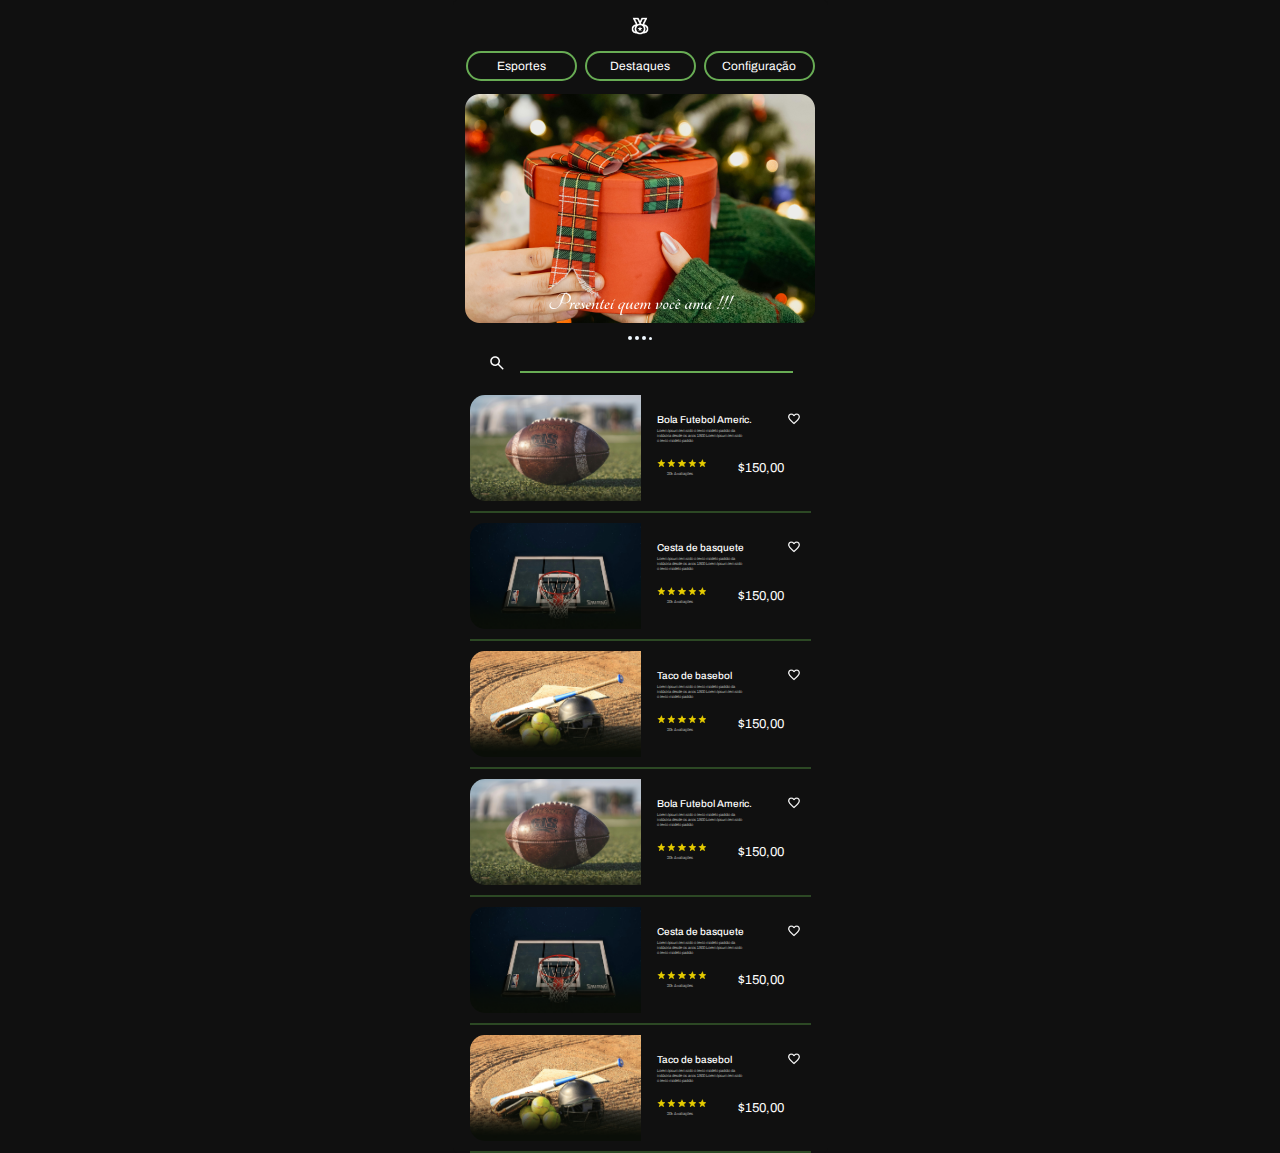
==== index.html @ 5cb6c22b "publicação" ====
<!DOCTYPE html>
<html lang="pt-br">

<head>
    <meta charset="UTF-8">
    <meta name="viewport" content="width=device-width, initial-scale=1.0">
    <link rel="shortcut icon" href="src/img/brand2x.png" type="image/x-icon">
    <link rel="stylesheet" href="src/design.css">
    <title>Catálogo | Esportivo</title>
</head>

<body>


    <main>


        <header>

            <img src="src/img/brand2x.png" alt="" class="brand">
        </header>

        <section class="one">

            <aside>
                <div class="option">
                    <p class="textOption">Esportes</p> <img src="" alt="">
                </div>
                <div class="option">
                    <p class="textOption">Destaques</p>
                </div>
                <div class="option">
                    <p class="textOption">Configuração</p>
                </div>
            </aside>

            <div class="hero"><img src="src/img/hero2x.png" alt="" class="imgHero"></div>

            <div class="bools">
                <div class="pont"></div>
                <div class="pont"></div>
                <div class="pont"></div>
                <div class="miniPont"></div>
            </div>
        </section>



        <section class="two">


            <div class="qa">
                <img src="src/img/qa.png" alt="">

                <div class="textInput">
                    <input type="text">
                    <hr class="lineqa">
                </div>

            </div>

            <section class="list">

                <a href="buybfa.html">
                    <section class="frame">
                        <div class="produto">
                            <div class="prodBox"><img src="src/img/prodBool.png" alt="" class="imgProd"></div>


                            <div class="prodInfo">

                                <div class="pri">
                                    <h2>Bola Futebol Americ.</h2> <img src="src/img/favorito.png" alt=""
                                        class="favorito"> <br>
                                </div>

                                <div class="seg">
                                    <p>Lorem Ipsum tem sido o texto modelo padrão da <br>indústria desde os anos 1500
                                        Lorem
                                        Ipsum tem sido <br> o texto modelo padrão</p>
                                </div>

                                <div class="ter">
                                    <ul>
                                        <li><img src="src/img/Star3x.png" alt="" class="imgStar"></li>
                                        <li><img src="src/img/Star3x.png" alt="" class="imgStar"></li>
                                        <li><img src="src/img/Star3x.png" alt="" class="imgStar"></li>
                                        <li><img src="src/img/Star3x.png" alt="" class="imgStar"></li>
                                        <li><img src="src/img/Star3x.png" alt="" class="imgStar"></li>
                                    </ul>
                                </div>

                                <div class="qua">
                                    <p>20k Avaliações</p>
                                    <h3 class="preço">$150,00</h3>
                                </div>

                            </div>
                        </div>
                        <hr class="hrSpace">
                    </section>
                </a>

                <a href="buycesta.html">
                    <section class="frame">
                        <div class="produto">
                            <div class="prodBox"><img src="src/img/cestaless.png" alt="" class="imgProd"></div>


                            <div class="prodInfo">

                                <div class="pri">
                                    <h2>Cesta de basquete</h2> <img src="src/img/favorito.png" alt="" class="favorito">
                                    <br>
                                </div>

                                <div class="seg">
                                    <p>Lorem Ipsum tem sido o texto modelo padrão da <br>indústria desde os anos 1500
                                        Lorem
                                        Ipsum tem sido <br> o texto modelo padrão</p>
                                </div>

                                <div class="ter">
                                    <ul>
                                        <li><img src="src/img/Star3x.png" alt="" class="imgStar"></li>
                                        <li><img src="src/img/Star3x.png" alt="" class="imgStar"></li>
                                        <li><img src="src/img/Star3x.png" alt="" class="imgStar"></li>
                                        <li><img src="src/img/Star3x.png" alt="" class="imgStar"></li>
                                        <li><img src="src/img/Star3x.png" alt="" class="imgStar"></li>
                                    </ul>
                                </div>

                                <div class="qua">
                                    <p>20k Avaliações</p>
                                    <h3 class="preço">$150,00</h3>
                                </div>

                            </div>
                        </div>
                        <hr class="hrSpace">
                    </section>
                </a>

                <a href="buybasebol.html">
                    <section class="frame">
                        <div class="produto">
                            <div class="prodBox"><img src="src/img/basebol.png" alt="" class="imgProd"></div>


                            <div class="prodInfo">

                                <div class="pri">
                                    <h2>Taco de basebol</h2> <img src="src/img/favorito.png" alt="" class="favorito">
                                    <br>
                                </div>

                                <div class="seg">
                                    <p>Lorem Ipsum tem sido o texto modelo padrão da <br>indústria desde os anos 1500
                                        Lorem
                                        Ipsum tem sido <br> o texto modelo padrão</p>
                                </div>

                                <div class="ter">
                                    <ul>
                                        <li><img src="src/img/Star3x.png" alt="" class="imgStar"></li>
                                        <li><img src="src/img/Star3x.png" alt="" class="imgStar"></li>
                                        <li><img src="src/img/Star3x.png" alt="" class="imgStar"></li>
                                        <li><img src="src/img/Star3x.png" alt="" class="imgStar"></li>
                                        <li><img src="src/img/Star3x.png" alt="" class="imgStar"></li>
                                    </ul>
                                </div>

                                <div class="qua">
                                    <p>20k Avaliações</p>
                                    <h3 class="preço">$150,00</h3>
                                </div>

                            </div>
                        </div>
                        <hr class="hrSpace">
                    </section>
                </a>

                <a href="buybfa.html">
                    <section class="frame">
                        <div class="produto">
                            <div class="prodBox"><img src="src/img/prodBool.png" alt="" class="imgProd"></div>


                            <div class="prodInfo">

                                <div class="pri">
                                    <h2>Bola Futebol Americ.</h2> <img src="src/img/favorito.png" alt=""
                                        class="favorito"> <br>
                                </div>

                                <div class="seg">
                                    <p>Lorem Ipsum tem sido o texto modelo padrão da <br>indústria desde os anos 1500
                                        Lorem
                                        Ipsum tem sido <br> o texto modelo padrão</p>
                                </div>

                                <div class="ter">
                                    <ul>
                                        <li><img src="src/img/Star3x.png" alt="" class="imgStar"></li>
                                        <li><img src="src/img/Star3x.png" alt="" class="imgStar"></li>
                                        <li><img src="src/img/Star3x.png" alt="" class="imgStar"></li>
                                        <li><img src="src/img/Star3x.png" alt="" class="imgStar"></li>
                                        <li><img src="src/img/Star3x.png" alt="" class="imgStar"></li>
                                    </ul>
                                </div>

                                <div class="qua">
                                    <p>20k Avaliações</p>
                                    <h3 class="preço">$150,00</h3>
                                </div>

                            </div>
                        </div>
                        <hr class="hrSpace">
                    </section>
                </a>

                <a href="buycesta.html">
                    <section class="frame">
                        <div class="produto">
                            <div class="prodBox"><img src="src/img/cestaless.png" alt="" class="imgProd"></div>


                            <div class="prodInfo">

                                <div class="pri">
                                    <h2>Cesta de basquete</h2> <img src="src/img/favorito.png" alt="" class="favorito">
                                    <br>
                                </div>

                                <div class="seg">
                                    <p>Lorem Ipsum tem sido o texto modelo padrão da <br>indústria desde os anos 1500
                                        Lorem
                                        Ipsum tem sido <br> o texto modelo padrão</p>
                                </div>

                                <div class="ter">
                                    <ul>
                                        <li><img src="src/img/Star3x.png" alt="" class="imgStar"></li>
                                        <li><img src="src/img/Star3x.png" alt="" class="imgStar"></li>
                                        <li><img src="src/img/Star3x.png" alt="" class="imgStar"></li>
                                        <li><img src="src/img/Star3x.png" alt="" class="imgStar"></li>
                                        <li><img src="src/img/Star3x.png" alt="" class="imgStar"></li>
                                    </ul>
                                </div>

                                <div class="qua">
                                    <p>20k Avaliações</p>
                                    <h3 class="preço">$150,00</h3>
                                </div>

                            </div>
                        </div>
                        <hr class="hrSpace">
                    </section>
                </a>

                <a href="buybasebol.html">
                    <section class="frame">
                        <div class="produto">
                            <div class="prodBox"><img src="src/img/basebol.png" alt="" class="imgProd"></div>


                            <div class="prodInfo">

                                <div class="pri">
                                    <h2>Taco de basebol</h2> <img src="src/img/favorito.png" alt="" class="favorito">
                                    <br>
                                </div>

                                <div class="seg">
                                    <p>Lorem Ipsum tem sido o texto modelo padrão da <br>indústria desde os anos 1500
                                        Lorem
                                        Ipsum tem sido <br> o texto modelo padrão</p>
                                </div>

                                <div class="ter">
                                    <ul>
                                        <li><img src="src/img/Star3x.png" alt="" class="imgStar"></li>
                                        <li><img src="src/img/Star3x.png" alt="" class="imgStar"></li>
                                        <li><img src="src/img/Star3x.png" alt="" class="imgStar"></li>
                                        <li><img src="src/img/Star3x.png" alt="" class="imgStar"></li>
                                        <li><img src="src/img/Star3x.png" alt="" class="imgStar"></li>
                                    </ul>
                                </div>

                                <div class="qua">
                                    <p>20k Avaliações</p>
                                    <h3 class="preço">$150,00</h3>
                                </div>

                            </div>
                        </div>
                        <hr class="hrSpace">
                    </section>
                </a>







            </section>



        </section>


    </main>



</body>

</html>
---- src/design.css ----
/* Josué 1.9: “Não fui eu que lhe ordenei? Seja forte e corajoso! Não te apavores nem desanimes, pois o Senhor, o Teu Deus, estará contigo por onde quer que andares.”*/

@charset "UTF-8";
@import url('https://fonts.googleapis.com/css2?family=Archivo:ital,wght@0,100..900;1,100..900&family=League+Spartan:wght@100..900&family=Libre+Baskerville:ital,wght@0,400;0,700;1,400&family=Poppins:ital,wght@0,100;0,200;0,300;0,400;0,500;0,600;0,700;0,800;0,900;1,100;1,200;1,300;1,400;1,500;1,600;1,700;1,800;1,900&family=Press+Start+2P&family=Rubik:ital,wght@0,300..900;1,300..900&family=Sulphur+Point:wght@300;400;700&family=Teachers:ital,wght@0,400..800;1,400..800&family=Zen+Dots&display=swap');



/* - - - - - - Bases - - - - - - - -*/


* {
    padding: 0px;
    margin: 0px;
    box-sizing: border-box;
}


body {
    display: flex;
    flex-direction: column;
    align-items: center;
    background-color: #101010;

}


.bodyTwo {
    display: flex;
    flex-direction: column;
    align-items: center;
    background-color: #0A0E08;

}


main {
    width: 375px;
    background-color: #101010;
    border-radius: 5px;
    overflow: hidden;
    display: flex;
    flex-direction: column;
    align-items: center;
    overflow: hidden;
}



.mainTwo {
    width: 375px;
    background-color: #0A0E08;
    border-radius: 5px;
    overflow: hidden;
    display: flex;
    flex-direction: column;
    align-items: center;
}



h2 {
    font-size: 10px;
    font-weight: 500;
    color: white;
    font-family: "Archivo", serif;
}

p {
    font-size: 0.25rem;
    color: white;
    font-family: "Archivo", serif;
    font-weight: 100;
}


ul {
    display: flex;
    flex-direction: row;
    align-items: center;
    gap: 2px;
}

li {
    list-style-type: none;
}

a {
    text-decoration: none;
}




/* - - - - - - Hearder - - - - - - - -*/

header {
    height: 51px;
    display: flex;
    flex-direction: column;
    align-items: center;
    justify-content: center;

}

.back {
    width: 25px;
    cursor: pointer;
}

.headerTwo {
    height: 51px;
    display: flex;
    flex-direction: column;
    align-items: center;
    justify-content: center;
    margin-top: 10px;

}


.avaliaçãoTwo {
    z-index: 2;

    margin-bottom: 15px;
}

.headerInfo {
    height: 51px;
    display: flex;
    flex-direction: row;
    align-items: center;
    gap: 120px;
    z-index: 2;
}

.avaliaçãoTwo {
    font-size: 6px;
    transform: translate(0px, -9px);
}

.brand {
    width: 20px;
}




/* - - - - - - section 1 - - - - - - - -*/



.one {
    display: flex;
    flex-direction: column;
    align-items: center;
}

.heroBuyImg {
    width: 375px;
    height: 320px;
    transform: translate(0px, -60px);
    z-index: 0;
}


.imgHero {
    width: 350px;
}


aside {
    display: flex;
    flex-direction: row;
    align-items: center;
    margin-bottom: 13px;
    gap: 8px;
}




.option {
    width: 111px;
    height: 30px;
    border: solid 2px #68AC54;
    border-radius: 50px;
    display: flex;
    flex-direction: row;
    align-items: center;
    justify-content: center;
}


.optionTwo {
    width: 111px;
    height: 30px;
    border: solid 2px #ffffff;
    border-radius: 50px;
    display: flex;
    flex-direction: row;
    align-items: center;
    justify-content: center;
}

.textOption {
    font-size: 12px;
    font-weight: 400;
}

.bools {
    display: flex;
    flex-direction: row;
    align-items: center;
    gap: 3px;
    margin-top: 9px;
}

.boolsTwo {
    display: flex;
    flex-direction: row;
    align-items: center;
    gap: 3px;
    margin-top: 9px;
    transform: translate(0px, -120px);
}


.pont {
    width: 4px;
    height: 4px;
    background-color: aliceblue;
    border-radius: 50px;
}


.miniPont {
    width: 2.5px;
    height: 3px;
    background-color: aliceblue;
    border-radius: 50px;
}





.infoBuy {

    display: flex;
    flex-direction: row;
    position: absolute;
    gap: 80px;
    transform: translate(-10px, 250px);

}


.name {
    color: white;
    font-size: 17px;
    font-weight: 700;
    color: white;
    font-family: "Archivo", serif;
    margin-bottom: 6px;
}

.infoName {
    color: white;
    font-size: 8px;
    font-weight: 300;
    color: white;
    font-family: "Archivo", serif;
    margin-bottom: 6px;
}

.more {
    color: white;
    font-size: 8px;
    font-weight: 600;
    color: white;
    font-family: "Archivo", serif;

}

.pay {
    color: white;
    font-size: 20px;
    font-weight: 400;
    color: white;
    font-family: "Archivo", serif;
}


.buy {
    width: 100px;
    height: 34px;
    border-radius: 8px;
    background-color: #1BCC44;
    display: flex;
    flex-direction: row;
    align-items: center;
    justify-content: center;
    transform: translate(0px, -20px);
    cursor: pointer;

}

.ButtomBuy {
    color: white;
    font-size: 15px;
    font-weight: 600;
    font-family: "Archivo", serif;
}

.off {
    position: absolute;
    width: 35px;
    height: 260px;
    border-radius: 20px;
    background-color: #1BCC44;
    display: flex;
    flex-direction: column;
    align-items: center;
    z-index: 4;

    display: none;



    transition: ease-in-out;

}



.on {

    position: absolute;

    width: 335px;
    height: 560px;
    border-radius: 20px;
    background-color: #0A0E08;
    display: flex;
    flex-direction: column;
    align-items: center;
    gap: 40px;
    z-index: 4;
    transition: ease-in-out;
    box-shadow: 0px 0px 70px 70px #9a9a9a35;

}


.headBuy {
    display: flex;
    flex-direction: row;
    font-size: 15px;
    font-weight: 600;
    font-family: "Archivo", serif;
    gap: 50px;
    padding-right: 65px;
    margin-top: 40px;
   
}

.h1Info {
    padding-top: 15px;
    color: #80D176;
}


.buyInfo {
    width: 300px;
    height: 52px;
    padding-left: 10px;
    display: flex;
    flex-direction: column;
    align-items: center;
   
    
}


.pBuy {
    font-size: 15px;
    font-weight: 200;
    font-family: "Archivo", serif;
    margin-left: 10px;
    color: #80D176;
}


.inputBuy {
    width: 275px;
    height: 28px;
    border-radius: 50px;
    border: solid 2px #80D176;
    margin-top: 2px;
    font-size: 0.8rem;
    color: white;
    font-family: "Archivo", serif;
    font-weight: 100;
    padding-left: 10px;

}


.endBuy {
    width: 275px;
    height: 65px;
    background-color: #2ECA1A;
    border: none;
    border-radius: 15px;
    position: absolute;
    transform: translate(0px, 450px);

}



.concluido {
    color: white;
    font-size: 20px;
    font-weight: 600;
    font-family: "Archivo", serif;
    cursor: pointer;
}

/* - - - - - - section 2 - - - - - - - -*/


.frame {

    cursor: pointer;
}


.two {
    display: flex;
    flex-direction: column;
    align-items: center;
}


.qa {
    height: 45px;
    display: flex;
    flex-direction: row;
    align-items: center;
    gap: 14px;

}

input {
    width: 273px;
    height: 17px;
    border-radius: 10px;
    border: none;
    background-color: transparent;
    color: white;
    font-family: "Archivo", serif;
}




.lineqa {
    width: 273px;
    border: solid 1.5px #68AC54;

}




.produto {
    border-radius: 15px;
    display: flex;
    flex-direction: row;
    align-items: center;
    overflow: hidden;
    margin: 10px 0px;
    box-sizing: border-box;
    width: 341px;

}


.prodBox {
    width: 171px;
    height: 106px;
    overflow: hidden;

}

.imgProd {
    width: 171px;
}


.prodInfo {
    width: 170px;
    height: 106px;
    background: transparent;
    padding-top: 15px;
    padding-left: 16px;

}

.hrSpace {
    border: solid 1px #2C4824;
}

.pri {
    display: flex;
    flex-direction: row;
    align-items: center;
    gap: 18px;
}

.seg {
    max-width: 106px;
}

.favorito {
    z-index: 2;
    position: absolute;
    transform: translate(130px, 0px);
}

.ter {
    margin-top: 10px;
}


.terTwo {
    display: flex;
    flex-direction: column;
    align-items: center;
    margin-bottom: 10px;
}


.imgStar {
    width: 8.4px;
}

.qua {
    transform: translate(10px, -10px);
    display: flex;
    flex-direction: row;
    align-items: center;
    gap: 45px;
}

.preço {
    font-size: 13px;
    font-weight: 400;
    color: white;
    font-family: "Archivo", serif;
    padding-bottom: 10px;
}
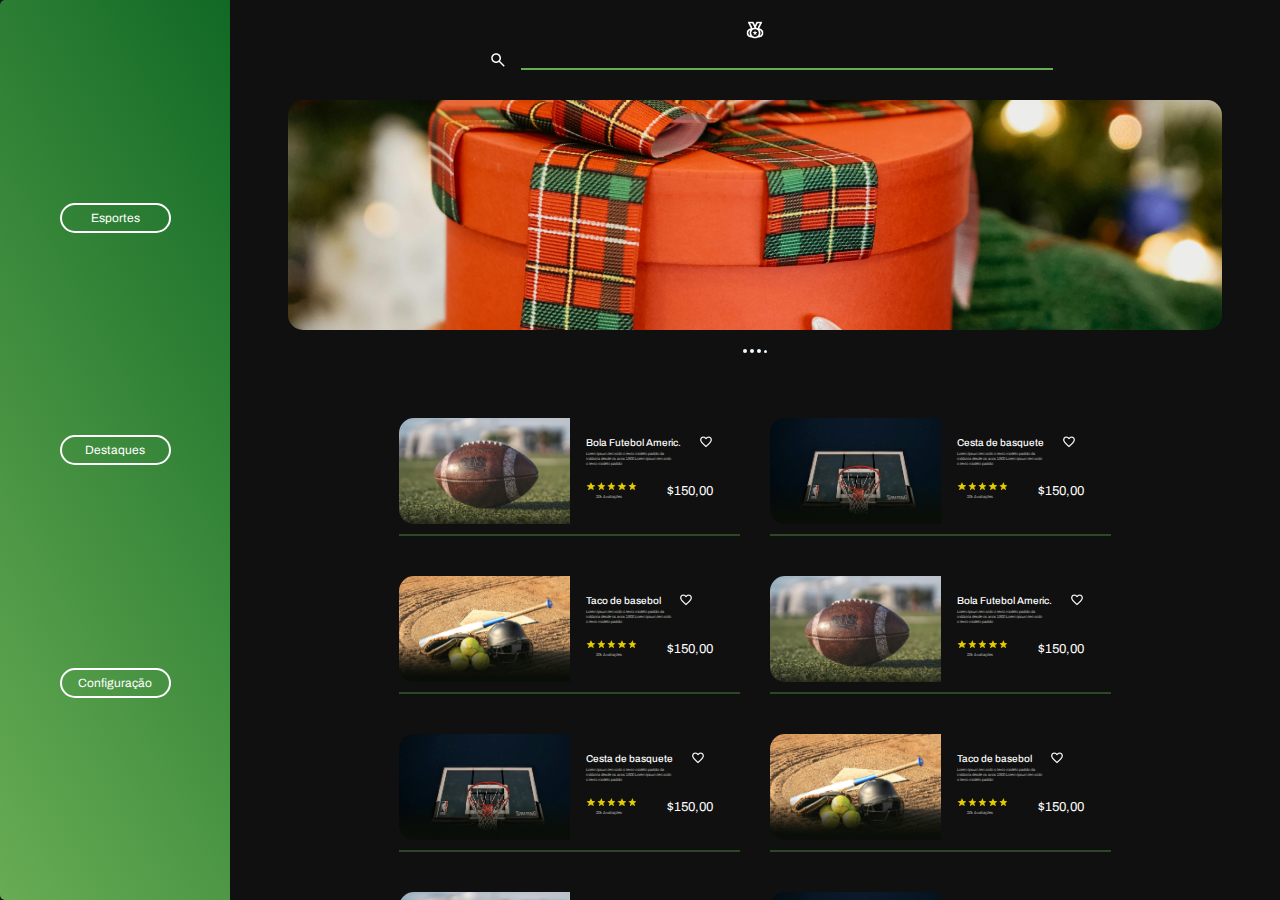
==== commit 1fb668c7: "reponsivo" ====
--- a/index.html
+++ b/index.html
@@ -15,305 +15,594 @@
     <main>
 
 
-        <header>
-
-            <img src="src/img/brand2x.png" alt="" class="brand">
-        </header>
-
-        <section class="one">
-
-            <aside>
-                <div class="option">
-                    <p class="textOption">Esportes</p> <img src="" alt="">
-                </div>
-                <div class="option">
-                    <p class="textOption">Destaques</p>
-                </div>
-                <div class="option">
-                    <p class="textOption">Configuração</p>
-                </div>
-            </aside>
-
-            <div class="hero"><img src="src/img/hero2x.png" alt="" class="imgHero"></div>
-
-            <div class="bools">
-                <div class="pont"></div>
-                <div class="pont"></div>
-                <div class="pont"></div>
-                <div class="miniPont"></div>
+        <section class="plus">
+            <div class="optionP">
+                <p class="textOptionP">Esportes</p> <img src="" alt="">
+            </div>
+            <div class="optionP">
+                <p class="textOptionP">Destaques</p>
+            </div>
+            <div class="optionP">
+                <p class="textOptionP">Configuração</p>
             </div>
         </section>
 
 
-
-        <section class="two">
-
-
-            <div class="qa">
-                <img src="src/img/qa.png" alt="">
-
-                <div class="textInput">
-                    <input type="text">
-                    <hr class="lineqa">
+        <section class="conteudo">
+
+            <header>
+                <img src="src/img/brand2x.png" alt="" class="brand">
+
+                <div class="qaTop">
+                    <img src="src/img/qa.png" alt="">
+
+                    <div class="textInput">
+                        <input type="text">
+                        <hr class="linqa">
+                    </div>
+
                 </div>
-
-            </div>
-
-            <section class="list">
-
-                <a href="buybfa.html">
-                    <section class="frame">
-                        <div class="produto">
-                            <div class="prodBox"><img src="src/img/prodBool.png" alt="" class="imgProd"></div>
-
-
-                            <div class="prodInfo">
-
-                                <div class="pri">
-                                    <h2>Bola Futebol Americ.</h2> <img src="src/img/favorito.png" alt=""
-                                        class="favorito"> <br>
-                                </div>
-
-                                <div class="seg">
-                                    <p>Lorem Ipsum tem sido o texto modelo padrão da <br>indústria desde os anos 1500
-                                        Lorem
-                                        Ipsum tem sido <br> o texto modelo padrão</p>
-                                </div>
-
-                                <div class="ter">
-                                    <ul>
-                                        <li><img src="src/img/Star3x.png" alt="" class="imgStar"></li>
-                                        <li><img src="src/img/Star3x.png" alt="" class="imgStar"></li>
-                                        <li><img src="src/img/Star3x.png" alt="" class="imgStar"></li>
-                                        <li><img src="src/img/Star3x.png" alt="" class="imgStar"></li>
-                                        <li><img src="src/img/Star3x.png" alt="" class="imgStar"></li>
-                                    </ul>
-                                </div>
-
-                                <div class="qua">
-                                    <p>20k Avaliações</p>
-                                    <h3 class="preço">$150,00</h3>
-                                </div>
-
-                            </div>
-                        </div>
-                        <hr class="hrSpace">
+            </header>
+
+
+
+            <section class="one">
+
+                <aside>
+                    <div class="option">
+                        <p class="textOption">Esportes</p> <img src="" alt="">
+                    </div>
+                    <div class="option">
+                        <p class="textOption">Destaques</p>
+                    </div>
+                    <div class="option">
+                        <p class="textOption">Configuração</p>
+                    </div>
+                </aside>
+
+                <div class="hero">
+                </div>
+
+                <div class="bools">
+                    <div class="pont"></div>
+                    <div class="pont"></div>
+                    <div class="pont"></div>
+                    <div class="miniPont"></div>
+                </div>
+            </section>
+
+            <section class="two">
+
+
+                <div class="qa">
+                    <img src="src/img/qa.png" alt="">
+
+                    <div class="textInput">
+                        <input type="text">
+                        <hr class="lineqa">
+                    </div>
+
+                </div>
+
+
+                    <section class="list">
+
+
+
+
+                        <a href="buybfa.html">
+                            <section class="frame">
+                                <div class="produto">
+                                    <div class="prodBox"><img src="src/img/prodBool.png" alt="" class="imgProd"></div>
+
+
+                                    <div class="prodInfo">
+
+                                        <div class="pri">
+                                            <h2>Bola Futebol Americ.</h2> <img src="src/img/favorito.png" alt=""
+                                                class="favorito"> <br>
+                                        </div>
+
+                                        <div class="seg">
+                                            <p>Lorem Ipsum tem sido o texto modelo padrão da <br>indústria desde os anos
+                                                1500
+                                                Lorem
+                                                Ipsum tem sido <br> o texto modelo padrão</p>
+                                        </div>
+
+                                        <div class="ter">
+                                            <ul>
+                                                <li><img src="src/img/Star3x.png" alt="" class="imgStar"></li>
+                                                <li><img src="src/img/Star3x.png" alt="" class="imgStar"></li>
+                                                <li><img src="src/img/Star3x.png" alt="" class="imgStar"></li>
+                                                <li><img src="src/img/Star3x.png" alt="" class="imgStar"></li>
+                                                <li><img src="src/img/Star3x.png" alt="" class="imgStar"></li>
+                                            </ul>
+                                        </div>
+
+                                        <div class="qua">
+                                            <p>20k Avaliações</p>
+                                            <h3 class="preço">$150,00</h3>
+                                        </div>
+
+                                    </div>
+                                </div>
+                                <hr class="hrSpace">
+                            </section>
+                        </a>
+
+                        <a href="buycesta.html">
+                            <section class="frame">
+                                <div class="produto">
+                                    <div class="prodBox"><img src="src/img/cestaless.png" alt="" class="imgProd"></div>
+
+
+                                    <div class="prodInfo">
+
+                                        <div class="pri">
+                                            <h2>Cesta de basquete</h2> <img src="src/img/favorito.png" alt=""
+                                                class="favorito">
+                                            <br>
+                                        </div>
+
+                                        <div class="seg">
+                                            <p>Lorem Ipsum tem sido o texto modelo padrão da <br>indústria desde os anos
+                                                1500
+                                                Lorem
+                                                Ipsum tem sido <br> o texto modelo padrão</p>
+                                        </div>
+
+                                        <div class="ter">
+                                            <ul>
+                                                <li><img src="src/img/Star3x.png" alt="" class="imgStar"></li>
+                                                <li><img src="src/img/Star3x.png" alt="" class="imgStar"></li>
+                                                <li><img src="src/img/Star3x.png" alt="" class="imgStar"></li>
+                                                <li><img src="src/img/Star3x.png" alt="" class="imgStar"></li>
+                                                <li><img src="src/img/Star3x.png" alt="" class="imgStar"></li>
+                                            </ul>
+                                        </div>
+
+                                        <div class="qua">
+                                            <p>20k Avaliações</p>
+                                            <h3 class="preço">$150,00</h3>
+                                        </div>
+
+                                    </div>
+                                </div>
+                                <hr class="hrSpace">
+                            </section>
+                        </a>
+
+                        <a href="buybasebol.html">
+                            <section class="frame">
+                                <div class="produto">
+                                    <div class="prodBox"><img src="src/img/basebol.png" alt="" class="imgProd"></div>
+
+
+                                    <div class="prodInfo">
+
+                                        <div class="pri">
+                                            <h2>Taco de basebol</h2> <img src="src/img/favorito.png" alt=""
+                                                class="favorito">
+                                            <br>
+                                        </div>
+
+                                        <div class="seg">
+                                            <p>Lorem Ipsum tem sido o texto modelo padrão da <br>indústria desde os anos
+                                                1500
+                                                Lorem
+                                                Ipsum tem sido <br> o texto modelo padrão</p>
+                                        </div>
+
+                                        <div class="ter">
+                                            <ul>
+                                                <li><img src="src/img/Star3x.png" alt="" class="imgStar"></li>
+                                                <li><img src="src/img/Star3x.png" alt="" class="imgStar"></li>
+                                                <li><img src="src/img/Star3x.png" alt="" class="imgStar"></li>
+                                                <li><img src="src/img/Star3x.png" alt="" class="imgStar"></li>
+                                                <li><img src="src/img/Star3x.png" alt="" class="imgStar"></li>
+                                            </ul>
+                                        </div>
+
+                                        <div class="qua">
+                                            <p>20k Avaliações</p>
+                                            <h3 class="preço">$150,00</h3>
+                                        </div>
+
+                                    </div>
+                                </div>
+                                <hr class="hrSpace">
+                            </section>
+                        </a>
+
+                        <a href="buybfa.html">
+                            <section class="frame">
+                                <div class="produto">
+                                    <div class="prodBox"><img src="src/img/prodBool.png" alt="" class="imgProd"></div>
+
+
+                                    <div class="prodInfo">
+
+                                        <div class="pri">
+                                            <h2>Bola Futebol Americ.</h2> <img src="src/img/favorito.png" alt=""
+                                                class="favorito"> <br>
+                                        </div>
+
+                                        <div class="seg">
+                                            <p>Lorem Ipsum tem sido o texto modelo padrão da <br>indústria desde os anos
+                                                1500
+                                                Lorem
+                                                Ipsum tem sido <br> o texto modelo padrão</p>
+                                        </div>
+
+                                        <div class="ter">
+                                            <ul>
+                                                <li><img src="src/img/Star3x.png" alt="" class="imgStar"></li>
+                                                <li><img src="src/img/Star3x.png" alt="" class="imgStar"></li>
+                                                <li><img src="src/img/Star3x.png" alt="" class="imgStar"></li>
+                                                <li><img src="src/img/Star3x.png" alt="" class="imgStar"></li>
+                                                <li><img src="src/img/Star3x.png" alt="" class="imgStar"></li>
+                                            </ul>
+                                        </div>
+
+                                        <div class="qua">
+                                            <p>20k Avaliações</p>
+                                            <h3 class="preço">$150,00</h3>
+                                        </div>
+
+                                    </div>
+                                </div>
+                                <hr class="hrSpace">
+                            </section>
+                        </a>
+
+                        <a href="buycesta.html">
+                            <section class="frame">
+                                <div class="produto">
+                                    <div class="prodBox"><img src="src/img/cestaless.png" alt="" class="imgProd"></div>
+
+
+                                    <div class="prodInfo">
+
+                                        <div class="pri">
+                                            <h2>Cesta de basquete</h2> <img src="src/img/favorito.png" alt=""
+                                                class="favorito">
+                                            <br>
+                                        </div>
+
+                                        <div class="seg">
+                                            <p>Lorem Ipsum tem sido o texto modelo padrão da <br>indústria desde os anos
+                                                1500
+                                                Lorem
+                                                Ipsum tem sido <br> o texto modelo padrão</p>
+                                        </div>
+
+                                        <div class="ter">
+                                            <ul>
+                                                <li><img src="src/img/Star3x.png" alt="" class="imgStar"></li>
+                                                <li><img src="src/img/Star3x.png" alt="" class="imgStar"></li>
+                                                <li><img src="src/img/Star3x.png" alt="" class="imgStar"></li>
+                                                <li><img src="src/img/Star3x.png" alt="" class="imgStar"></li>
+                                                <li><img src="src/img/Star3x.png" alt="" class="imgStar"></li>
+                                            </ul>
+                                        </div>
+
+                                        <div class="qua">
+                                            <p>20k Avaliações</p>
+                                            <h3 class="preço">$150,00</h3>
+                                        </div>
+
+                                    </div>
+                                </div>
+                                <hr class="hrSpace">
+                            </section>
+                        </a>
+
+                        <a href="buybasebol.html">
+                            <section class="frame">
+                                <div class="produto">
+                                    <div class="prodBox"><img src="src/img/basebol.png" alt="" class="imgProd"></div>
+
+
+                                    <div class="prodInfo">
+
+                                        <div class="pri">
+                                            <h2>Taco de basebol</h2> <img src="src/img/favorito.png" alt=""
+                                                class="favorito">
+                                            <br>
+                                        </div>
+
+                                        <div class="seg">
+                                            <p>Lorem Ipsum tem sido o texto modelo padrão da <br>indústria desde os anos
+                                                1500
+                                                Lorem
+                                                Ipsum tem sido <br> o texto modelo padrão</p>
+                                        </div>
+
+                                        <div class="ter">
+                                            <ul>
+                                                <li><img src="src/img/Star3x.png" alt="" class="imgStar"></li>
+                                                <li><img src="src/img/Star3x.png" alt="" class="imgStar"></li>
+                                                <li><img src="src/img/Star3x.png" alt="" class="imgStar"></li>
+                                                <li><img src="src/img/Star3x.png" alt="" class="imgStar"></li>
+                                                <li><img src="src/img/Star3x.png" alt="" class="imgStar"></li>
+                                            </ul>
+                                        </div>
+
+                                        <div class="qua">
+                                            <p>20k Avaliações</p>
+                                            <h3 class="preço">$150,00</h3>
+                                        </div>
+
+                                    </div>
+                                </div>
+                                <hr class="hrSpace">
+                            </section>
+                        </a>
+
+                        <a href="buybfa.html">
+                            <section class="frame">
+                                <div class="produto">
+                                    <div class="prodBox"><img src="src/img/prodBool.png" alt="" class="imgProd"></div>
+
+
+                                    <div class="prodInfo">
+
+                                        <div class="pri">
+                                            <h2>Bola Futebol Americ.</h2> <img src="src/img/favorito.png" alt=""
+                                                class="favorito"> <br>
+                                        </div>
+
+                                        <div class="seg">
+                                            <p>Lorem Ipsum tem sido o texto modelo padrão da <br>indústria desde os anos
+                                                1500
+                                                Lorem
+                                                Ipsum tem sido <br> o texto modelo padrão</p>
+                                        </div>
+
+                                        <div class="ter">
+                                            <ul>
+                                                <li><img src="src/img/Star3x.png" alt="" class="imgStar"></li>
+                                                <li><img src="src/img/Star3x.png" alt="" class="imgStar"></li>
+                                                <li><img src="src/img/Star3x.png" alt="" class="imgStar"></li>
+                                                <li><img src="src/img/Star3x.png" alt="" class="imgStar"></li>
+                                                <li><img src="src/img/Star3x.png" alt="" class="imgStar"></li>
+                                            </ul>
+                                        </div>
+
+                                        <div class="qua">
+                                            <p>20k Avaliações</p>
+                                            <h3 class="preço">$150,00</h3>
+                                        </div>
+
+                                    </div>
+                                </div>
+                                <hr class="hrSpace">
+                            </section>
+                        </a>
+
+                        <a href="buycesta.html">
+                            <section class="frame">
+                                <div class="produto">
+                                    <div class="prodBox"><img src="src/img/cestaless.png" alt="" class="imgProd"></div>
+
+
+                                    <div class="prodInfo">
+
+                                        <div class="pri">
+                                            <h2>Cesta de basquete</h2> <img src="src/img/favorito.png" alt=""
+                                                class="favorito">
+                                            <br>
+                                        </div>
+
+                                        <div class="seg">
+                                            <p>Lorem Ipsum tem sido o texto modelo padrão da <br>indústria desde os anos
+                                                1500
+                                                Lorem
+                                                Ipsum tem sido <br> o texto modelo padrão</p>
+                                        </div>
+
+                                        <div class="ter">
+                                            <ul>
+                                                <li><img src="src/img/Star3x.png" alt="" class="imgStar"></li>
+                                                <li><img src="src/img/Star3x.png" alt="" class="imgStar"></li>
+                                                <li><img src="src/img/Star3x.png" alt="" class="imgStar"></li>
+                                                <li><img src="src/img/Star3x.png" alt="" class="imgStar"></li>
+                                                <li><img src="src/img/Star3x.png" alt="" class="imgStar"></li>
+                                            </ul>
+                                        </div>
+
+                                        <div class="qua">
+                                            <p>20k Avaliações</p>
+                                            <h3 class="preço">$150,00</h3>
+                                        </div>
+
+                                    </div>
+                                </div>
+                                <hr class="hrSpace">
+                            </section>
+                        </a>
+
+                        <a href="buybasebol.html">
+                            <section class="frame">
+                                <div class="produto">
+                                    <div class="prodBox"><img src="src/img/basebol.png" alt="" class="imgProd"></div>
+
+
+                                    <div class="prodInfo">
+
+                                        <div class="pri">
+                                            <h2>Taco de basebol</h2> <img src="src/img/favorito.png" alt=""
+                                                class="favorito">
+                                            <br>
+                                        </div>
+
+                                        <div class="seg">
+                                            <p>Lorem Ipsum tem sido o texto modelo padrão da <br>indústria desde os anos
+                                                1500
+                                                Lorem
+                                                Ipsum tem sido <br> o texto modelo padrão</p>
+                                        </div>
+
+                                        <div class="ter">
+                                            <ul>
+                                                <li><img src="src/img/Star3x.png" alt="" class="imgStar"></li>
+                                                <li><img src="src/img/Star3x.png" alt="" class="imgStar"></li>
+                                                <li><img src="src/img/Star3x.png" alt="" class="imgStar"></li>
+                                                <li><img src="src/img/Star3x.png" alt="" class="imgStar"></li>
+                                                <li><img src="src/img/Star3x.png" alt="" class="imgStar"></li>
+                                            </ul>
+                                        </div>
+
+                                        <div class="qua">
+                                            <p>20k Avaliações</p>
+                                            <h3 class="preço">$150,00</h3>
+                                        </div>
+
+                                    </div>
+                                </div>
+                                <hr class="hrSpace">
+                            </section>
+                        </a>
+
+                        <a href="buybfa.html">
+                            <section class="frame">
+                                <div class="produto">
+                                    <div class="prodBox"><img src="src/img/prodBool.png" alt="" class="imgProd"></div>
+
+
+                                    <div class="prodInfo">
+
+                                        <div class="pri">
+                                            <h2>Bola Futebol Americ.</h2> <img src="src/img/favorito.png" alt=""
+                                                class="favorito"> <br>
+                                        </div>
+
+                                        <div class="seg">
+                                            <p>Lorem Ipsum tem sido o texto modelo padrão da <br>indústria desde os anos
+                                                1500
+                                                Lorem
+                                                Ipsum tem sido <br> o texto modelo padrão</p>
+                                        </div>
+
+                                        <div class="ter">
+                                            <ul>
+                                                <li><img src="src/img/Star3x.png" alt="" class="imgStar"></li>
+                                                <li><img src="src/img/Star3x.png" alt="" class="imgStar"></li>
+                                                <li><img src="src/img/Star3x.png" alt="" class="imgStar"></li>
+                                                <li><img src="src/img/Star3x.png" alt="" class="imgStar"></li>
+                                                <li><img src="src/img/Star3x.png" alt="" class="imgStar"></li>
+                                            </ul>
+                                        </div>
+
+                                        <div class="qua">
+                                            <p>20k Avaliações</p>
+                                            <h3 class="preço">$150,00</h3>
+                                        </div>
+
+                                    </div>
+                                </div>
+                                <hr class="hrSpace">
+                            </section>
+                        </a>
+
+                        <a href="buycesta.html">
+                            <section class="frame">
+                                <div class="produto">
+                                    <div class="prodBox"><img src="src/img/cestaless.png" alt="" class="imgProd"></div>
+
+
+                                    <div class="prodInfo">
+
+                                        <div class="pri">
+                                            <h2>Cesta de basquete</h2> <img src="src/img/favorito.png" alt=""
+                                                class="favorito">
+                                            <br>
+                                        </div>
+
+                                        <div class="seg">
+                                            <p>Lorem Ipsum tem sido o texto modelo padrão da <br>indústria desde os anos
+                                                1500
+                                                Lorem
+                                                Ipsum tem sido <br> o texto modelo padrão</p>
+                                        </div>
+
+                                        <div class="ter">
+                                            <ul>
+                                                <li><img src="src/img/Star3x.png" alt="" class="imgStar"></li>
+                                                <li><img src="src/img/Star3x.png" alt="" class="imgStar"></li>
+                                                <li><img src="src/img/Star3x.png" alt="" class="imgStar"></li>
+                                                <li><img src="src/img/Star3x.png" alt="" class="imgStar"></li>
+                                                <li><img src="src/img/Star3x.png" alt="" class="imgStar"></li>
+                                            </ul>
+                                        </div>
+
+                                        <div class="qua">
+                                            <p>20k Avaliações</p>
+                                            <h3 class="preço">$150,00</h3>
+                                        </div>
+
+                                    </div>
+                                </div>
+                                <hr class="hrSpace">
+                            </section>
+                        </a>
+
+                        <a href="buybasebol.html">
+                            <section class="frame">
+                                <div class="produto">
+                                    <div class="prodBox"><img src="src/img/basebol.png" alt="" class="imgProd"></div>
+
+
+                                    <div class="prodInfo">
+
+                                        <div class="pri">
+                                            <h2>Taco de basebol</h2> <img src="src/img/favorito.png" alt=""
+                                                class="favorito">
+                                            <br>
+                                        </div>
+
+                                        <div class="seg">
+                                            <p>Lorem Ipsum tem sido o texto modelo padrão da <br>indústria desde os anos
+                                                1500
+                                                Lorem
+                                                Ipsum tem sido <br> o texto modelo padrão</p>
+                                        </div>
+
+                                        <div class="ter">
+                                            <ul>
+                                                <li><img src="src/img/Star3x.png" alt="" class="imgStar"></li>
+                                                <li><img src="src/img/Star3x.png" alt="" class="imgStar"></li>
+                                                <li><img src="src/img/Star3x.png" alt="" class="imgStar"></li>
+                                                <li><img src="src/img/Star3x.png" alt="" class="imgStar"></li>
+                                                <li><img src="src/img/Star3x.png" alt="" class="imgStar"></li>
+                                            </ul>
+                                        </div>
+
+                                        <div class="qua">
+                                            <p>20k Avaliações</p>
+                                            <h3 class="preço">$150,00</h3>
+                                        </div>
+
+                                    </div>
+                                </div>
+                                <hr class="hrSpace">
+                            </section>
+                        </a>
+
+
+
+
+
+
                     </section>
-                </a>
-
-                <a href="buycesta.html">
-                    <section class="frame">
-                        <div class="produto">
-                            <div class="prodBox"><img src="src/img/cestaless.png" alt="" class="imgProd"></div>
-
-
-                            <div class="prodInfo">
-
-                                <div class="pri">
-                                    <h2>Cesta de basquete</h2> <img src="src/img/favorito.png" alt="" class="favorito">
-                                    <br>
-                                </div>
-
-                                <div class="seg">
-                                    <p>Lorem Ipsum tem sido o texto modelo padrão da <br>indústria desde os anos 1500
-                                        Lorem
-                                        Ipsum tem sido <br> o texto modelo padrão</p>
-                                </div>
-
-                                <div class="ter">
-                                    <ul>
-                                        <li><img src="src/img/Star3x.png" alt="" class="imgStar"></li>
-                                        <li><img src="src/img/Star3x.png" alt="" class="imgStar"></li>
-                                        <li><img src="src/img/Star3x.png" alt="" class="imgStar"></li>
-                                        <li><img src="src/img/Star3x.png" alt="" class="imgStar"></li>
-                                        <li><img src="src/img/Star3x.png" alt="" class="imgStar"></li>
-                                    </ul>
-                                </div>
-
-                                <div class="qua">
-                                    <p>20k Avaliações</p>
-                                    <h3 class="preço">$150,00</h3>
-                                </div>
-
-                            </div>
-                        </div>
-                        <hr class="hrSpace">
-                    </section>
-                </a>
-
-                <a href="buybasebol.html">
-                    <section class="frame">
-                        <div class="produto">
-                            <div class="prodBox"><img src="src/img/basebol.png" alt="" class="imgProd"></div>
-
-
-                            <div class="prodInfo">
-
-                                <div class="pri">
-                                    <h2>Taco de basebol</h2> <img src="src/img/favorito.png" alt="" class="favorito">
-                                    <br>
-                                </div>
-
-                                <div class="seg">
-                                    <p>Lorem Ipsum tem sido o texto modelo padrão da <br>indústria desde os anos 1500
-                                        Lorem
-                                        Ipsum tem sido <br> o texto modelo padrão</p>
-                                </div>
-
-                                <div class="ter">
-                                    <ul>
-                                        <li><img src="src/img/Star3x.png" alt="" class="imgStar"></li>
-                                        <li><img src="src/img/Star3x.png" alt="" class="imgStar"></li>
-                                        <li><img src="src/img/Star3x.png" alt="" class="imgStar"></li>
-                                        <li><img src="src/img/Star3x.png" alt="" class="imgStar"></li>
-                                        <li><img src="src/img/Star3x.png" alt="" class="imgStar"></li>
-                                    </ul>
-                                </div>
-
-                                <div class="qua">
-                                    <p>20k Avaliações</p>
-                                    <h3 class="preço">$150,00</h3>
-                                </div>
-
-                            </div>
-                        </div>
-                        <hr class="hrSpace">
-                    </section>
-                </a>
-
-                <a href="buybfa.html">
-                    <section class="frame">
-                        <div class="produto">
-                            <div class="prodBox"><img src="src/img/prodBool.png" alt="" class="imgProd"></div>
-
-
-                            <div class="prodInfo">
-
-                                <div class="pri">
-                                    <h2>Bola Futebol Americ.</h2> <img src="src/img/favorito.png" alt=""
-                                        class="favorito"> <br>
-                                </div>
-
-                                <div class="seg">
-                                    <p>Lorem Ipsum tem sido o texto modelo padrão da <br>indústria desde os anos 1500
-                                        Lorem
-                                        Ipsum tem sido <br> o texto modelo padrão</p>
-                                </div>
-
-                                <div class="ter">
-                                    <ul>
-                                        <li><img src="src/img/Star3x.png" alt="" class="imgStar"></li>
-                                        <li><img src="src/img/Star3x.png" alt="" class="imgStar"></li>
-                                        <li><img src="src/img/Star3x.png" alt="" class="imgStar"></li>
-                                        <li><img src="src/img/Star3x.png" alt="" class="imgStar"></li>
-                                        <li><img src="src/img/Star3x.png" alt="" class="imgStar"></li>
-                                    </ul>
-                                </div>
-
-                                <div class="qua">
-                                    <p>20k Avaliações</p>
-                                    <h3 class="preço">$150,00</h3>
-                                </div>
-
-                            </div>
-                        </div>
-                        <hr class="hrSpace">
-                    </section>
-                </a>
-
-                <a href="buycesta.html">
-                    <section class="frame">
-                        <div class="produto">
-                            <div class="prodBox"><img src="src/img/cestaless.png" alt="" class="imgProd"></div>
-
-
-                            <div class="prodInfo">
-
-                                <div class="pri">
-                                    <h2>Cesta de basquete</h2> <img src="src/img/favorito.png" alt="" class="favorito">
-                                    <br>
-                                </div>
-
-                                <div class="seg">
-                                    <p>Lorem Ipsum tem sido o texto modelo padrão da <br>indústria desde os anos 1500
-                                        Lorem
-                                        Ipsum tem sido <br> o texto modelo padrão</p>
-                                </div>
-
-                                <div class="ter">
-                                    <ul>
-                                        <li><img src="src/img/Star3x.png" alt="" class="imgStar"></li>
-                                        <li><img src="src/img/Star3x.png" alt="" class="imgStar"></li>
-                                        <li><img src="src/img/Star3x.png" alt="" class="imgStar"></li>
-                                        <li><img src="src/img/Star3x.png" alt="" class="imgStar"></li>
-                                        <li><img src="src/img/Star3x.png" alt="" class="imgStar"></li>
-                                    </ul>
-                                </div>
-
-                                <div class="qua">
-                                    <p>20k Avaliações</p>
-                                    <h3 class="preço">$150,00</h3>
-                                </div>
-
-                            </div>
-                        </div>
-                        <hr class="hrSpace">
-                    </section>
-                </a>
-
-                <a href="buybasebol.html">
-                    <section class="frame">
-                        <div class="produto">
-                            <div class="prodBox"><img src="src/img/basebol.png" alt="" class="imgProd"></div>
-
-
-                            <div class="prodInfo">
-
-                                <div class="pri">
-                                    <h2>Taco de basebol</h2> <img src="src/img/favorito.png" alt="" class="favorito">
-                                    <br>
-                                </div>
-
-                                <div class="seg">
-                                    <p>Lorem Ipsum tem sido o texto modelo padrão da <br>indústria desde os anos 1500
-                                        Lorem
-                                        Ipsum tem sido <br> o texto modelo padrão</p>
-                                </div>
-
-                                <div class="ter">
-                                    <ul>
-                                        <li><img src="src/img/Star3x.png" alt="" class="imgStar"></li>
-                                        <li><img src="src/img/Star3x.png" alt="" class="imgStar"></li>
-                                        <li><img src="src/img/Star3x.png" alt="" class="imgStar"></li>
-                                        <li><img src="src/img/Star3x.png" alt="" class="imgStar"></li>
-                                        <li><img src="src/img/Star3x.png" alt="" class="imgStar"></li>
-                                    </ul>
-                                </div>
-
-                                <div class="qua">
-                                    <p>20k Avaliações</p>
-                                    <h3 class="preço">$150,00</h3>
-                                </div>
-
-                            </div>
-                        </div>
-                        <hr class="hrSpace">
-                    </section>
-                </a>
-
-
-
-
-
 
 
             </section>
 
 
-
         </section>
 
-
     </main>
 
 
--- a/src/design.css
+++ b/src/design.css
@@ -37,11 +37,11 @@
     width: 375px;
     background-color: #101010;
     border-radius: 5px;
-    overflow: hidden;
-    display: flex;
-    flex-direction: column;
-    align-items: center;
-    overflow: hidden;
+
+    display: flex;
+    flex-direction: column;
+    align-items: center;
+
 }
 
 
@@ -50,7 +50,7 @@
     width: 375px;
     background-color: #0A0E08;
     border-radius: 5px;
-    overflow: hidden;
+    
     display: flex;
     flex-direction: column;
     align-items: center;
@@ -94,11 +94,12 @@
 /* - - - - - - Hearder - - - - - - - -*/
 
 header {
+
     height: 51px;
     display: flex;
-    flex-direction: column;
-    align-items: center;
+    flex-flow: column nowrap;
     justify-content: center;
+    align-items: center;
 
 }
 
@@ -113,7 +114,7 @@
     flex-direction: column;
     align-items: center;
     justify-content: center;
-    margin-top: 10px;
+    margin-top: 20px;
 
 }
 
@@ -131,6 +132,7 @@
     align-items: center;
     gap: 120px;
     z-index: 2;
+   
 }
 
 .avaliaçãoTwo {
@@ -145,6 +147,14 @@
 
 
 
+.qaTop {
+    display: none;
+
+}
+
+
+
+
 /* - - - - - - section 1 - - - - - - - -*/
 
 
@@ -153,14 +163,69 @@
     display: flex;
     flex-direction: column;
     align-items: center;
-}
-
-.heroBuyImg {
-    width: 375px;
+    height: 290px;
+}
+
+
+.hero {
+    width: 88vw;
+    height: 230px;
+    background-image: url(img/hero2x.png);
+    background-position: center center;
+    background-size: cover;
+    border-radius: 15px;
+}
+
+
+
+.heroBuyImgBFA {
+    width: 100vw;
     height: 320px;
-    transform: translate(0px, -60px);
     z-index: 0;
-}
+    background-image: url(img/prodBool.png);
+    background-size: cover;
+    display: flex;
+    flex-flow: column nowrap;
+    align-items: center;
+    gap: 330px;
+    transform: translate(0px, -20px);
+    
+}
+
+
+.heroBuyImgCesta {
+    width: 100vw;
+    height: 320px;
+    z-index: 0;
+    background-image: url(img/cesta.png);
+    background-size: cover;
+    display: flex;
+    flex-flow: column nowrap;
+    align-items: center;
+    gap: 330px;
+    transform: translate(0px, -20px);
+    
+}
+
+
+
+
+.heroBuyImgBasebool {
+    width: 100vw;
+    height: 320px;
+    z-index: 0;
+    background-image: url(img/basebol.png);
+    background-size: cover;
+    display: flex;
+    flex-flow: column nowrap;
+    align-items: center;
+    gap: 330px;
+    transform: translate(0px, -20px);
+    
+}
+
+
+
 
 
 .imgHero {
@@ -174,9 +239,8 @@
     align-items: center;
     margin-bottom: 13px;
     gap: 8px;
-}
-
-
+
+}
 
 
 .option {
@@ -188,6 +252,7 @@
     flex-direction: row;
     align-items: center;
     justify-content: center;
+    
 }
 
 
@@ -200,12 +265,22 @@
     flex-direction: row;
     align-items: center;
     justify-content: center;
+   
+
 }
 
 .textOption {
     font-size: 12px;
     font-weight: 400;
 }
+
+
+.textOptionP {
+    display: none;
+}
+
+
+
 
 .bools {
     display: flex;
@@ -241,7 +316,12 @@
 }
 
 
-
+.heroInfoProd{
+   
+    width: 400px;
+    height: 150px;
+    transform: translate(  0px, 60px);
+}
 
 
 .infoBuy {
@@ -250,7 +330,7 @@
     flex-direction: row;
     position: absolute;
     gap: 80px;
-    transform: translate(-10px, 250px);
+    transform: translate(30px, -80px);
 
 }
 
@@ -300,7 +380,7 @@
     flex-direction: row;
     align-items: center;
     justify-content: center;
-    transform: translate(0px, -20px);
+    transform: translate(150px, -20px);
     cursor: pointer;
 
 }
@@ -313,30 +393,14 @@
 }
 
 .off {
+    display: none;
+}
+
+
+
+.on {
+
     position: absolute;
-    width: 35px;
-    height: 260px;
-    border-radius: 20px;
-    background-color: #1BCC44;
-    display: flex;
-    flex-direction: column;
-    align-items: center;
-    z-index: 4;
-
-    display: none;
-
-
-
-    transition: ease-in-out;
-
-}
-
-
-
-.on {
-
-    position: absolute;
-
     width: 335px;
     height: 560px;
     border-radius: 20px;
@@ -346,9 +410,8 @@
     align-items: center;
     gap: 40px;
     z-index: 4;
-    transition: ease-in-out;
     box-shadow: 0px 0px 70px 70px #9a9a9a35;
-
+    transform: translate(30px, -360px);
 }
 
 
@@ -361,7 +424,7 @@
     gap: 50px;
     padding-right: 65px;
     margin-top: 40px;
-   
+
 }
 
 .h1Info {
@@ -377,8 +440,8 @@
     display: flex;
     flex-direction: column;
     align-items: center;
-   
-    
+
+
 }
 
 
@@ -427,12 +490,13 @@
     cursor: pointer;
 }
 
-/* - - - - - - section 2 - - - - - - - -*/
+/* - - - - - - - - - - - section 2 - - - - - - - - - - - -*/
 
 
 .frame {
 
     cursor: pointer;
+
 }
 
 
@@ -455,7 +519,8 @@
 input {
     width: 273px;
     height: 17px;
-    border-radius: 10px;
+    border-radius: 6px;
+    padding-left: 10px;
     border: none;
     background-color: transparent;
     color: white;
@@ -524,9 +589,8 @@
 }
 
 .favorito {
-    z-index: 2;
-    position: absolute;
-    transform: translate(130px, 0px);
+    z-index: 1;
+
 }
 
 .ter {
@@ -552,6 +616,7 @@
     flex-direction: row;
     align-items: center;
     gap: 45px;
+    
 }
 
 .preço {
@@ -560,4 +625,373 @@
     color: white;
     font-family: "Archivo", serif;
     padding-bottom: 10px;
+}
+
+
+.list {
+
+    display: flex;
+    flex-flow: column wrap;
+    justify-content: center;
+    align-items: center;
+    gap: 5px;
+
+
+}
+
+
+
+
+
+
+
+
+
+
+
+
+
+
+
+
+
+
+
+
+
+
+
+
+
+
+
+
+
+
+
+
+
+
+
+
+
+
+
+
+
+
+
+/* = = = = = = = = = = = = = = = = = = = = = = = = = = = = = = = = */
+
+
+
+
+
+
+
+
+
+
+
+
+
+
+
+
+
+
+
+
+
+
+
+
+
+
+
+
+
+
+
+
+
+
+/* - - - - - - - - - - - @media screen - - - - - - - - - - - - */
+
+@media screen and (min-width:1200px) {
+
+
+    /* - - - - - - - - - - - Tela 1 - - - - - - - - - - - - */
+
+    .plus {
+        width: 18vw;
+        height: 100vh;
+        background-image: linear-gradient(60deg, #68AC54, #116925);
+        display: flex;
+        flex-flow: column nowrap;
+        justify-content: space-evenly;
+        align-items: center;
+    }
+
+
+
+    .optionP {
+
+        width: 111px;
+        height: 30px;
+        border: solid 2px #ffffff;
+        border-radius: 50px;
+        display: flex;
+        flex-direction: row;
+        align-items: center;
+        justify-content: center;
+    }
+
+
+
+    .textOptionP {
+        display: block;
+        font-size: 12px;
+        font-weight: 400;
+    }
+
+
+
+    main {
+        width: 100vw;
+        background-color: #101010;
+        display: flex;
+        flex-flow: row nowrap;
+        align-items: self-start;
+        overflow: hidden;
+    }
+
+
+
+    header {
+
+        height: 100px;
+        padding: 20px 0px 0px 0px;
+        display: flex;
+        flex-flow: column nowrap;
+        justify-content: center;
+        align-items: center;
+
+    }
+
+    
+
+
+
+    .one {
+        display: flex;
+        flex-flow: column nowrap;
+        justify-content: center;
+        gap: 10px;
+        height: 820px;
+    }
+    
+
+    .qa {
+        display: none;
+    }
+
+
+
+
+    .qaTop {
+
+        width: 532px;
+        height: 45px;
+        display: flex;
+        flex-direction: row;
+        align-items: center;
+        gap: 14px;
+        margin: 0px 0px 20px 0px;
+    }
+
+    input {
+        width: 532px;
+    }
+
+    .linqa {
+        width: 532px;
+        border: solid 1.5px #68AC54;
+
+    }
+
+
+
+    .conteudo {
+
+        width: 82vw;
+        height: 100vh;
+        padding: 0px 55px;
+        display: flex;
+        flex-flow: column;
+        align-items: center;
+        overflow-x: hidden;
+
+
+
+
+    }
+
+
+    aside {
+        display: none;
+    }
+
+
+
+
+    .hero {
+
+
+        width: 73vw;
+        background-image: url(img/heroPlus.png);
+        background-position: center bottom;
+        background-size: cover;
+        border-radius: 15px;
+
+    }
+
+
+
+
+    .bools {
+        margin-bottom: 55px;
+    }
+
+
+    .list {
+
+        flex-flow: row wrap;
+        gap: 30px;
+
+    }
+
+
+
+
+    /* - - - - - - - - - - - Telas Produtos - - - - - - - - - - - - */
+
+
+
+
+
+
+
+.mainTwo {
+        width: 100vw;
+        background-color: #101010;
+        display: flex;
+        flex-flow: row nowrap;
+        align-items: self-start;
+        overflow: hidden;
+    }
+
+
+
+    
+.oneProd {
+ 
+   
+    width: 70vw;
+    display: flex;
+    flex-flow: row nowrap;
+    justify-content: flex-start;
+    gap: 3vw;
+    height: 320px;
+    margin: 10px 0px 100px 0px;
+  
+}
+
+.headerInfo {
+    gap: 140px;
+   
+    transform: translate( -10px, -10px);
+   
+}
+
+
+.heroBuyImgBase {
+    width: 35vw;
+    height: 46vh;
+    border-radius: 20px;
+}
+
+
+
+.heroProd{
+    margin: 40px 0px 85px 0px;
+}
+
+
+
+.asideCompra {
+    display: block;
+    display: flex;
+    flex-flow: row;
+    gap: 10px;
+    margin-top: 40px;
+}
+
+
+
+
+.back {
+    width: 35px;
+    cursor: pointer;
+    position: relative;
+    transform: translate( -6.5vw, 0px);
+    
+}
+
+
+
+.heroInfoProd{
+
+   transform: translate( 20px, 150px);
+}
+
+
+
+
+.buy {    
+    transform: translate(150px, 5px);
+
+}
+
+
+
+.divi{
+    width: 65vw;
+    border: solid 1px #116925;
+    transform: translate( -10px, -20px);
+}
+
+
+
+
+.on {
+
+    position: absolute;
+    width: 840px;
+    height: 640px;
+    border-radius: 20px;
+    background-color: #0A0E08;
+    display: flex;
+    flex-direction: column;
+    align-items: center;
+    gap: 40px; 
+    transition: ease-in-out;
+    box-shadow: 0px 0px 770px 770px #ffffff43;
+    transform: translate(-580px, -150px);
+    z-index: 2;
+
+}
+
+
+
 }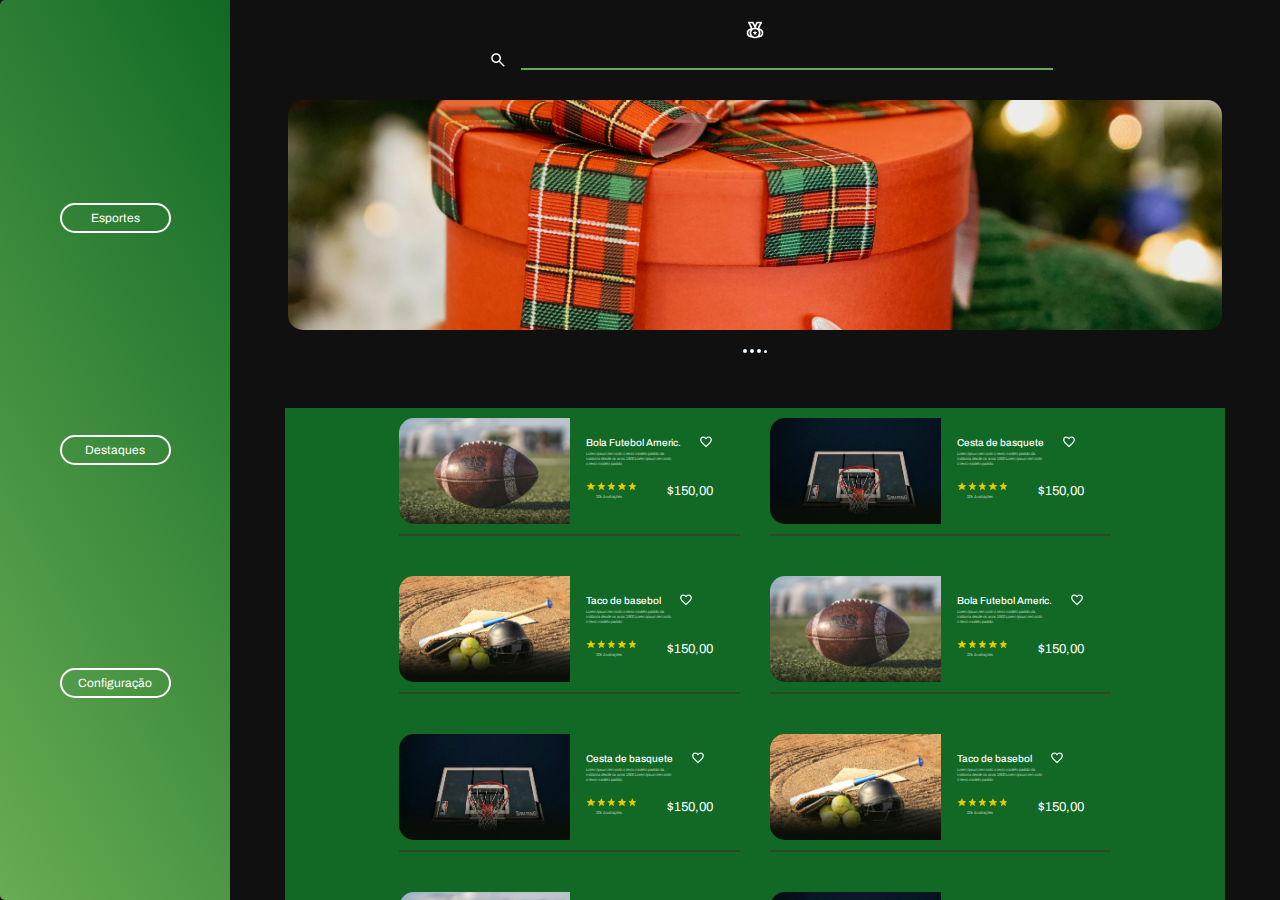
==== commit 8764255d: "Correções 08" ====
--- a/index.html
+++ b/index.html
@@ -85,522 +85,518 @@
                 </div>
 
 
-                    <section class="list">
-
-
-
-
-                        <a href="buybfa.html">
-                            <section class="frame">
-                                <div class="produto">
-                                    <div class="prodBox"><img src="src/img/prodBool.png" alt="" class="imgProd"></div>
-
-
-                                    <div class="prodInfo">
-
-                                        <div class="pri">
-                                            <h2>Bola Futebol Americ.</h2> <img src="src/img/favorito.png" alt=""
-                                                class="favorito"> <br>
-                                        </div>
-
-                                        <div class="seg">
-                                            <p>Lorem Ipsum tem sido o texto modelo padrão da <br>indústria desde os anos
-                                                1500
-                                                Lorem
-                                                Ipsum tem sido <br> o texto modelo padrão</p>
-                                        </div>
-
-                                        <div class="ter">
-                                            <ul>
-                                                <li><img src="src/img/Star3x.png" alt="" class="imgStar"></li>
-                                                <li><img src="src/img/Star3x.png" alt="" class="imgStar"></li>
-                                                <li><img src="src/img/Star3x.png" alt="" class="imgStar"></li>
-                                                <li><img src="src/img/Star3x.png" alt="" class="imgStar"></li>
-                                                <li><img src="src/img/Star3x.png" alt="" class="imgStar"></li>
-                                            </ul>
-                                        </div>
-
-                                        <div class="qua">
-                                            <p>20k Avaliações</p>
-                                            <h3 class="preço">$150,00</h3>
-                                        </div>
-
-                                    </div>
-                                </div>
-                                <hr class="hrSpace">
-                            </section>
-                        </a>
-
-                        <a href="buycesta.html">
-                            <section class="frame">
-                                <div class="produto">
-                                    <div class="prodBox"><img src="src/img/cestaless.png" alt="" class="imgProd"></div>
-
-
-                                    <div class="prodInfo">
-
-                                        <div class="pri">
-                                            <h2>Cesta de basquete</h2> <img src="src/img/favorito.png" alt=""
-                                                class="favorito">
-                                            <br>
-                                        </div>
-
-                                        <div class="seg">
-                                            <p>Lorem Ipsum tem sido o texto modelo padrão da <br>indústria desde os anos
-                                                1500
-                                                Lorem
-                                                Ipsum tem sido <br> o texto modelo padrão</p>
-                                        </div>
-
-                                        <div class="ter">
-                                            <ul>
-                                                <li><img src="src/img/Star3x.png" alt="" class="imgStar"></li>
-                                                <li><img src="src/img/Star3x.png" alt="" class="imgStar"></li>
-                                                <li><img src="src/img/Star3x.png" alt="" class="imgStar"></li>
-                                                <li><img src="src/img/Star3x.png" alt="" class="imgStar"></li>
-                                                <li><img src="src/img/Star3x.png" alt="" class="imgStar"></li>
-                                            </ul>
-                                        </div>
-
-                                        <div class="qua">
-                                            <p>20k Avaliações</p>
-                                            <h3 class="preço">$150,00</h3>
-                                        </div>
-
-                                    </div>
-                                </div>
-                                <hr class="hrSpace">
-                            </section>
-                        </a>
-
-                        <a href="buybasebol.html">
-                            <section class="frame">
-                                <div class="produto">
-                                    <div class="prodBox"><img src="src/img/basebol.png" alt="" class="imgProd"></div>
-
-
-                                    <div class="prodInfo">
-
-                                        <div class="pri">
-                                            <h2>Taco de basebol</h2> <img src="src/img/favorito.png" alt=""
-                                                class="favorito">
-                                            <br>
-                                        </div>
-
-                                        <div class="seg">
-                                            <p>Lorem Ipsum tem sido o texto modelo padrão da <br>indústria desde os anos
-                                                1500
-                                                Lorem
-                                                Ipsum tem sido <br> o texto modelo padrão</p>
-                                        </div>
-
-                                        <div class="ter">
-                                            <ul>
-                                                <li><img src="src/img/Star3x.png" alt="" class="imgStar"></li>
-                                                <li><img src="src/img/Star3x.png" alt="" class="imgStar"></li>
-                                                <li><img src="src/img/Star3x.png" alt="" class="imgStar"></li>
-                                                <li><img src="src/img/Star3x.png" alt="" class="imgStar"></li>
-                                                <li><img src="src/img/Star3x.png" alt="" class="imgStar"></li>
-                                            </ul>
-                                        </div>
-
-                                        <div class="qua">
-                                            <p>20k Avaliações</p>
-                                            <h3 class="preço">$150,00</h3>
-                                        </div>
-
-                                    </div>
-                                </div>
-                                <hr class="hrSpace">
-                            </section>
-                        </a>
-
-                        <a href="buybfa.html">
-                            <section class="frame">
-                                <div class="produto">
-                                    <div class="prodBox"><img src="src/img/prodBool.png" alt="" class="imgProd"></div>
-
-
-                                    <div class="prodInfo">
-
-                                        <div class="pri">
-                                            <h2>Bola Futebol Americ.</h2> <img src="src/img/favorito.png" alt=""
-                                                class="favorito"> <br>
-                                        </div>
-
-                                        <div class="seg">
-                                            <p>Lorem Ipsum tem sido o texto modelo padrão da <br>indústria desde os anos
-                                                1500
-                                                Lorem
-                                                Ipsum tem sido <br> o texto modelo padrão</p>
-                                        </div>
-
-                                        <div class="ter">
-                                            <ul>
-                                                <li><img src="src/img/Star3x.png" alt="" class="imgStar"></li>
-                                                <li><img src="src/img/Star3x.png" alt="" class="imgStar"></li>
-                                                <li><img src="src/img/Star3x.png" alt="" class="imgStar"></li>
-                                                <li><img src="src/img/Star3x.png" alt="" class="imgStar"></li>
-                                                <li><img src="src/img/Star3x.png" alt="" class="imgStar"></li>
-                                            </ul>
-                                        </div>
-
-                                        <div class="qua">
-                                            <p>20k Avaliações</p>
-                                            <h3 class="preço">$150,00</h3>
-                                        </div>
-
-                                    </div>
-                                </div>
-                                <hr class="hrSpace">
-                            </section>
-                        </a>
-
-                        <a href="buycesta.html">
-                            <section class="frame">
-                                <div class="produto">
-                                    <div class="prodBox"><img src="src/img/cestaless.png" alt="" class="imgProd"></div>
-
-
-                                    <div class="prodInfo">
-
-                                        <div class="pri">
-                                            <h2>Cesta de basquete</h2> <img src="src/img/favorito.png" alt=""
-                                                class="favorito">
-                                            <br>
-                                        </div>
-
-                                        <div class="seg">
-                                            <p>Lorem Ipsum tem sido o texto modelo padrão da <br>indústria desde os anos
-                                                1500
-                                                Lorem
-                                                Ipsum tem sido <br> o texto modelo padrão</p>
-                                        </div>
-
-                                        <div class="ter">
-                                            <ul>
-                                                <li><img src="src/img/Star3x.png" alt="" class="imgStar"></li>
-                                                <li><img src="src/img/Star3x.png" alt="" class="imgStar"></li>
-                                                <li><img src="src/img/Star3x.png" alt="" class="imgStar"></li>
-                                                <li><img src="src/img/Star3x.png" alt="" class="imgStar"></li>
-                                                <li><img src="src/img/Star3x.png" alt="" class="imgStar"></li>
-                                            </ul>
-                                        </div>
-
-                                        <div class="qua">
-                                            <p>20k Avaliações</p>
-                                            <h3 class="preço">$150,00</h3>
-                                        </div>
-
-                                    </div>
-                                </div>
-                                <hr class="hrSpace">
-                            </section>
-                        </a>
-
-                        <a href="buybasebol.html">
-                            <section class="frame">
-                                <div class="produto">
-                                    <div class="prodBox"><img src="src/img/basebol.png" alt="" class="imgProd"></div>
-
-
-                                    <div class="prodInfo">
-
-                                        <div class="pri">
-                                            <h2>Taco de basebol</h2> <img src="src/img/favorito.png" alt=""
-                                                class="favorito">
-                                            <br>
-                                        </div>
-
-                                        <div class="seg">
-                                            <p>Lorem Ipsum tem sido o texto modelo padrão da <br>indústria desde os anos
-                                                1500
-                                                Lorem
-                                                Ipsum tem sido <br> o texto modelo padrão</p>
-                                        </div>
-
-                                        <div class="ter">
-                                            <ul>
-                                                <li><img src="src/img/Star3x.png" alt="" class="imgStar"></li>
-                                                <li><img src="src/img/Star3x.png" alt="" class="imgStar"></li>
-                                                <li><img src="src/img/Star3x.png" alt="" class="imgStar"></li>
-                                                <li><img src="src/img/Star3x.png" alt="" class="imgStar"></li>
-                                                <li><img src="src/img/Star3x.png" alt="" class="imgStar"></li>
-                                            </ul>
-                                        </div>
-
-                                        <div class="qua">
-                                            <p>20k Avaliações</p>
-                                            <h3 class="preço">$150,00</h3>
-                                        </div>
-
-                                    </div>
-                                </div>
-                                <hr class="hrSpace">
-                            </section>
-                        </a>
-
-                        <a href="buybfa.html">
-                            <section class="frame">
-                                <div class="produto">
-                                    <div class="prodBox"><img src="src/img/prodBool.png" alt="" class="imgProd"></div>
-
-
-                                    <div class="prodInfo">
-
-                                        <div class="pri">
-                                            <h2>Bola Futebol Americ.</h2> <img src="src/img/favorito.png" alt=""
-                                                class="favorito"> <br>
-                                        </div>
-
-                                        <div class="seg">
-                                            <p>Lorem Ipsum tem sido o texto modelo padrão da <br>indústria desde os anos
-                                                1500
-                                                Lorem
-                                                Ipsum tem sido <br> o texto modelo padrão</p>
-                                        </div>
-
-                                        <div class="ter">
-                                            <ul>
-                                                <li><img src="src/img/Star3x.png" alt="" class="imgStar"></li>
-                                                <li><img src="src/img/Star3x.png" alt="" class="imgStar"></li>
-                                                <li><img src="src/img/Star3x.png" alt="" class="imgStar"></li>
-                                                <li><img src="src/img/Star3x.png" alt="" class="imgStar"></li>
-                                                <li><img src="src/img/Star3x.png" alt="" class="imgStar"></li>
-                                            </ul>
-                                        </div>
-
-                                        <div class="qua">
-                                            <p>20k Avaliações</p>
-                                            <h3 class="preço">$150,00</h3>
-                                        </div>
-
-                                    </div>
-                                </div>
-                                <hr class="hrSpace">
-                            </section>
-                        </a>
-
-                        <a href="buycesta.html">
-                            <section class="frame">
-                                <div class="produto">
-                                    <div class="prodBox"><img src="src/img/cestaless.png" alt="" class="imgProd"></div>
-
-
-                                    <div class="prodInfo">
-
-                                        <div class="pri">
-                                            <h2>Cesta de basquete</h2> <img src="src/img/favorito.png" alt=""
-                                                class="favorito">
-                                            <br>
-                                        </div>
-
-                                        <div class="seg">
-                                            <p>Lorem Ipsum tem sido o texto modelo padrão da <br>indústria desde os anos
-                                                1500
-                                                Lorem
-                                                Ipsum tem sido <br> o texto modelo padrão</p>
-                                        </div>
-
-                                        <div class="ter">
-                                            <ul>
-                                                <li><img src="src/img/Star3x.png" alt="" class="imgStar"></li>
-                                                <li><img src="src/img/Star3x.png" alt="" class="imgStar"></li>
-                                                <li><img src="src/img/Star3x.png" alt="" class="imgStar"></li>
-                                                <li><img src="src/img/Star3x.png" alt="" class="imgStar"></li>
-                                                <li><img src="src/img/Star3x.png" alt="" class="imgStar"></li>
-                                            </ul>
-                                        </div>
-
-                                        <div class="qua">
-                                            <p>20k Avaliações</p>
-                                            <h3 class="preço">$150,00</h3>
-                                        </div>
-
-                                    </div>
-                                </div>
-                                <hr class="hrSpace">
-                            </section>
-                        </a>
-
-                        <a href="buybasebol.html">
-                            <section class="frame">
-                                <div class="produto">
-                                    <div class="prodBox"><img src="src/img/basebol.png" alt="" class="imgProd"></div>
-
-
-                                    <div class="prodInfo">
-
-                                        <div class="pri">
-                                            <h2>Taco de basebol</h2> <img src="src/img/favorito.png" alt=""
-                                                class="favorito">
-                                            <br>
-                                        </div>
-
-                                        <div class="seg">
-                                            <p>Lorem Ipsum tem sido o texto modelo padrão da <br>indústria desde os anos
-                                                1500
-                                                Lorem
-                                                Ipsum tem sido <br> o texto modelo padrão</p>
-                                        </div>
-
-                                        <div class="ter">
-                                            <ul>
-                                                <li><img src="src/img/Star3x.png" alt="" class="imgStar"></li>
-                                                <li><img src="src/img/Star3x.png" alt="" class="imgStar"></li>
-                                                <li><img src="src/img/Star3x.png" alt="" class="imgStar"></li>
-                                                <li><img src="src/img/Star3x.png" alt="" class="imgStar"></li>
-                                                <li><img src="src/img/Star3x.png" alt="" class="imgStar"></li>
-                                            </ul>
-                                        </div>
-
-                                        <div class="qua">
-                                            <p>20k Avaliações</p>
-                                            <h3 class="preço">$150,00</h3>
-                                        </div>
-
-                                    </div>
-                                </div>
-                                <hr class="hrSpace">
-                            </section>
-                        </a>
-
-                        <a href="buybfa.html">
-                            <section class="frame">
-                                <div class="produto">
-                                    <div class="prodBox"><img src="src/img/prodBool.png" alt="" class="imgProd"></div>
-
-
-                                    <div class="prodInfo">
-
-                                        <div class="pri">
-                                            <h2>Bola Futebol Americ.</h2> <img src="src/img/favorito.png" alt=""
-                                                class="favorito"> <br>
-                                        </div>
-
-                                        <div class="seg">
-                                            <p>Lorem Ipsum tem sido o texto modelo padrão da <br>indústria desde os anos
-                                                1500
-                                                Lorem
-                                                Ipsum tem sido <br> o texto modelo padrão</p>
-                                        </div>
-
-                                        <div class="ter">
-                                            <ul>
-                                                <li><img src="src/img/Star3x.png" alt="" class="imgStar"></li>
-                                                <li><img src="src/img/Star3x.png" alt="" class="imgStar"></li>
-                                                <li><img src="src/img/Star3x.png" alt="" class="imgStar"></li>
-                                                <li><img src="src/img/Star3x.png" alt="" class="imgStar"></li>
-                                                <li><img src="src/img/Star3x.png" alt="" class="imgStar"></li>
-                                            </ul>
-                                        </div>
-
-                                        <div class="qua">
-                                            <p>20k Avaliações</p>
-                                            <h3 class="preço">$150,00</h3>
-                                        </div>
-
-                                    </div>
-                                </div>
-                                <hr class="hrSpace">
-                            </section>
-                        </a>
-
-                        <a href="buycesta.html">
-                            <section class="frame">
-                                <div class="produto">
-                                    <div class="prodBox"><img src="src/img/cestaless.png" alt="" class="imgProd"></div>
-
-
-                                    <div class="prodInfo">
-
-                                        <div class="pri">
-                                            <h2>Cesta de basquete</h2> <img src="src/img/favorito.png" alt=""
-                                                class="favorito">
-                                            <br>
-                                        </div>
-
-                                        <div class="seg">
-                                            <p>Lorem Ipsum tem sido o texto modelo padrão da <br>indústria desde os anos
-                                                1500
-                                                Lorem
-                                                Ipsum tem sido <br> o texto modelo padrão</p>
-                                        </div>
-
-                                        <div class="ter">
-                                            <ul>
-                                                <li><img src="src/img/Star3x.png" alt="" class="imgStar"></li>
-                                                <li><img src="src/img/Star3x.png" alt="" class="imgStar"></li>
-                                                <li><img src="src/img/Star3x.png" alt="" class="imgStar"></li>
-                                                <li><img src="src/img/Star3x.png" alt="" class="imgStar"></li>
-                                                <li><img src="src/img/Star3x.png" alt="" class="imgStar"></li>
-                                            </ul>
-                                        </div>
-
-                                        <div class="qua">
-                                            <p>20k Avaliações</p>
-                                            <h3 class="preço">$150,00</h3>
-                                        </div>
-
-                                    </div>
-                                </div>
-                                <hr class="hrSpace">
-                            </section>
-                        </a>
-
-                        <a href="buybasebol.html">
-                            <section class="frame">
-                                <div class="produto">
-                                    <div class="prodBox"><img src="src/img/basebol.png" alt="" class="imgProd"></div>
-
-
-                                    <div class="prodInfo">
-
-                                        <div class="pri">
-                                            <h2>Taco de basebol</h2> <img src="src/img/favorito.png" alt=""
-                                                class="favorito">
-                                            <br>
-                                        </div>
-
-                                        <div class="seg">
-                                            <p>Lorem Ipsum tem sido o texto modelo padrão da <br>indústria desde os anos
-                                                1500
-                                                Lorem
-                                                Ipsum tem sido <br> o texto modelo padrão</p>
-                                        </div>
-
-                                        <div class="ter">
-                                            <ul>
-                                                <li><img src="src/img/Star3x.png" alt="" class="imgStar"></li>
-                                                <li><img src="src/img/Star3x.png" alt="" class="imgStar"></li>
-                                                <li><img src="src/img/Star3x.png" alt="" class="imgStar"></li>
-                                                <li><img src="src/img/Star3x.png" alt="" class="imgStar"></li>
-                                                <li><img src="src/img/Star3x.png" alt="" class="imgStar"></li>
-                                            </ul>
-                                        </div>
-
-                                        <div class="qua">
-                                            <p>20k Avaliações</p>
-                                            <h3 class="preço">$150,00</h3>
-                                        </div>
-
-                                    </div>
-                                </div>
-                                <hr class="hrSpace">
-                            </section>
-                        </a>
-
-
-
-
-
-
-                    </section>
+                
 
 
             </section>
 
 
+            <section class="list">
+
+
+
+
+                <a href="buybfa.html">
+                    <section class="frame">
+                        <div class="produto">
+                            <div class="prodBox"><img src="src/img/prodBool.png" alt="" class="imgProd"></div>
+
+
+                            <div class="prodInfo">
+
+                                <div class="pri">
+                                    <h2>Bola Futebol Americ.</h2> <img src="src/img/favorito.png" alt=""
+                                        class="favorito"> <br>
+                                </div>
+
+                                <div class="seg">
+                                    <p>Lorem Ipsum tem sido o texto modelo padrão da <br>indústria desde os anos
+                                        1500
+                                        Lorem
+                                        Ipsum tem sido <br> o texto modelo padrão</p>
+                                </div>
+
+                                <div class="ter">
+                                    <ul>
+                                        <li><img src="src/img/Star3x.png" alt="" class="imgStar"></li>
+                                        <li><img src="src/img/Star3x.png" alt="" class="imgStar"></li>
+                                        <li><img src="src/img/Star3x.png" alt="" class="imgStar"></li>
+                                        <li><img src="src/img/Star3x.png" alt="" class="imgStar"></li>
+                                        <li><img src="src/img/Star3x.png" alt="" class="imgStar"></li>
+                                    </ul>
+                                </div>
+
+                                <div class="qua">
+                                    <p>20k Avaliações</p>
+                                    <h3 class="preço">$150,00</h3>
+                                </div>
+
+                            </div>
+                        </div>
+                        <hr class="hrSpace">
+                    </section>
+                </a>
+
+                <a href="buycesta.html">
+                    <section class="frame">
+                        <div class="produto">
+                            <div class="prodBox"><img src="src/img/cestaless.png" alt="" class="imgProd"></div>
+
+
+                            <div class="prodInfo">
+
+                                <div class="pri">
+                                    <h2>Cesta de basquete</h2> <img src="src/img/favorito.png" alt="" class="favorito">
+                                    <br>
+                                </div>
+
+                                <div class="seg">
+                                    <p>Lorem Ipsum tem sido o texto modelo padrão da <br>indústria desde os anos
+                                        1500
+                                        Lorem
+                                        Ipsum tem sido <br> o texto modelo padrão</p>
+                                </div>
+
+                                <div class="ter">
+                                    <ul>
+                                        <li><img src="src/img/Star3x.png" alt="" class="imgStar"></li>
+                                        <li><img src="src/img/Star3x.png" alt="" class="imgStar"></li>
+                                        <li><img src="src/img/Star3x.png" alt="" class="imgStar"></li>
+                                        <li><img src="src/img/Star3x.png" alt="" class="imgStar"></li>
+                                        <li><img src="src/img/Star3x.png" alt="" class="imgStar"></li>
+                                    </ul>
+                                </div>
+
+                                <div class="qua">
+                                    <p>20k Avaliações</p>
+                                    <h3 class="preço">$150,00</h3>
+                                </div>
+
+                            </div>
+                        </div>
+                        <hr class="hrSpace">
+                    </section>
+                </a>
+
+                <a href="buybasebol.html">
+                    <section class="frame">
+                        <div class="produto">
+                            <div class="prodBox"><img src="src/img/basebol.png" alt="" class="imgProd"></div>
+
+
+                            <div class="prodInfo">
+
+                                <div class="pri">
+                                    <h2>Taco de basebol</h2> <img src="src/img/favorito.png" alt="" class="favorito">
+                                    <br>
+                                </div>
+
+                                <div class="seg">
+                                    <p>Lorem Ipsum tem sido o texto modelo padrão da <br>indústria desde os anos
+                                        1500
+                                        Lorem
+                                        Ipsum tem sido <br> o texto modelo padrão</p>
+                                </div>
+
+                                <div class="ter">
+                                    <ul>
+                                        <li><img src="src/img/Star3x.png" alt="" class="imgStar"></li>
+                                        <li><img src="src/img/Star3x.png" alt="" class="imgStar"></li>
+                                        <li><img src="src/img/Star3x.png" alt="" class="imgStar"></li>
+                                        <li><img src="src/img/Star3x.png" alt="" class="imgStar"></li>
+                                        <li><img src="src/img/Star3x.png" alt="" class="imgStar"></li>
+                                    </ul>
+                                </div>
+
+                                <div class="qua">
+                                    <p>20k Avaliações</p>
+                                    <h3 class="preço">$150,00</h3>
+                                </div>
+
+                            </div>
+                        </div>
+                        <hr class="hrSpace">
+                    </section>
+                </a>
+
+                <a href="buybfa.html">
+                    <section class="frame">
+                        <div class="produto">
+                            <div class="prodBox"><img src="src/img/prodBool.png" alt="" class="imgProd"></div>
+
+
+                            <div class="prodInfo">
+
+                                <div class="pri">
+                                    <h2>Bola Futebol Americ.</h2> <img src="src/img/favorito.png" alt=""
+                                        class="favorito"> <br>
+                                </div>
+
+                                <div class="seg">
+                                    <p>Lorem Ipsum tem sido o texto modelo padrão da <br>indústria desde os anos
+                                        1500
+                                        Lorem
+                                        Ipsum tem sido <br> o texto modelo padrão</p>
+                                </div>
+
+                                <div class="ter">
+                                    <ul>
+                                        <li><img src="src/img/Star3x.png" alt="" class="imgStar"></li>
+                                        <li><img src="src/img/Star3x.png" alt="" class="imgStar"></li>
+                                        <li><img src="src/img/Star3x.png" alt="" class="imgStar"></li>
+                                        <li><img src="src/img/Star3x.png" alt="" class="imgStar"></li>
+                                        <li><img src="src/img/Star3x.png" alt="" class="imgStar"></li>
+                                    </ul>
+                                </div>
+
+                                <div class="qua">
+                                    <p>20k Avaliações</p>
+                                    <h3 class="preço">$150,00</h3>
+                                </div>
+
+                            </div>
+                        </div>
+                        <hr class="hrSpace">
+                    </section>
+                </a>
+
+                <a href="buycesta.html">
+                    <section class="frame">
+                        <div class="produto">
+                            <div class="prodBox"><img src="src/img/cestaless.png" alt="" class="imgProd"></div>
+
+
+                            <div class="prodInfo">
+
+                                <div class="pri">
+                                    <h2>Cesta de basquete</h2> <img src="src/img/favorito.png" alt="" class="favorito">
+                                    <br>
+                                </div>
+
+                                <div class="seg">
+                                    <p>Lorem Ipsum tem sido o texto modelo padrão da <br>indústria desde os anos
+                                        1500
+                                        Lorem
+                                        Ipsum tem sido <br> o texto modelo padrão</p>
+                                </div>
+
+                                <div class="ter">
+                                    <ul>
+                                        <li><img src="src/img/Star3x.png" alt="" class="imgStar"></li>
+                                        <li><img src="src/img/Star3x.png" alt="" class="imgStar"></li>
+                                        <li><img src="src/img/Star3x.png" alt="" class="imgStar"></li>
+                                        <li><img src="src/img/Star3x.png" alt="" class="imgStar"></li>
+                                        <li><img src="src/img/Star3x.png" alt="" class="imgStar"></li>
+                                    </ul>
+                                </div>
+
+                                <div class="qua">
+                                    <p>20k Avaliações</p>
+                                    <h3 class="preço">$150,00</h3>
+                                </div>
+
+                            </div>
+                        </div>
+                        <hr class="hrSpace">
+                    </section>
+                </a>
+
+                <a href="buybasebol.html">
+                    <section class="frame">
+                        <div class="produto">
+                            <div class="prodBox"><img src="src/img/basebol.png" alt="" class="imgProd"></div>
+
+
+                            <div class="prodInfo">
+
+                                <div class="pri">
+                                    <h2>Taco de basebol</h2> <img src="src/img/favorito.png" alt="" class="favorito">
+                                    <br>
+                                </div>
+
+                                <div class="seg">
+                                    <p>Lorem Ipsum tem sido o texto modelo padrão da <br>indústria desde os anos
+                                        1500
+                                        Lorem
+                                        Ipsum tem sido <br> o texto modelo padrão</p>
+                                </div>
+
+                                <div class="ter">
+                                    <ul>
+                                        <li><img src="src/img/Star3x.png" alt="" class="imgStar"></li>
+                                        <li><img src="src/img/Star3x.png" alt="" class="imgStar"></li>
+                                        <li><img src="src/img/Star3x.png" alt="" class="imgStar"></li>
+                                        <li><img src="src/img/Star3x.png" alt="" class="imgStar"></li>
+                                        <li><img src="src/img/Star3x.png" alt="" class="imgStar"></li>
+                                    </ul>
+                                </div>
+
+                                <div class="qua">
+                                    <p>20k Avaliações</p>
+                                    <h3 class="preço">$150,00</h3>
+                                </div>
+
+                            </div>
+                        </div>
+                        <hr class="hrSpace">
+                    </section>
+                </a>
+
+                <a href="buybfa.html">
+                    <section class="frame">
+                        <div class="produto">
+                            <div class="prodBox"><img src="src/img/prodBool.png" alt="" class="imgProd"></div>
+
+
+                            <div class="prodInfo">
+
+                                <div class="pri">
+                                    <h2>Bola Futebol Americ.</h2> <img src="src/img/favorito.png" alt=""
+                                        class="favorito"> <br>
+                                </div>
+
+                                <div class="seg">
+                                    <p>Lorem Ipsum tem sido o texto modelo padrão da <br>indústria desde os anos
+                                        1500
+                                        Lorem
+                                        Ipsum tem sido <br> o texto modelo padrão</p>
+                                </div>
+
+                                <div class="ter">
+                                    <ul>
+                                        <li><img src="src/img/Star3x.png" alt="" class="imgStar"></li>
+                                        <li><img src="src/img/Star3x.png" alt="" class="imgStar"></li>
+                                        <li><img src="src/img/Star3x.png" alt="" class="imgStar"></li>
+                                        <li><img src="src/img/Star3x.png" alt="" class="imgStar"></li>
+                                        <li><img src="src/img/Star3x.png" alt="" class="imgStar"></li>
+                                    </ul>
+                                </div>
+
+                                <div class="qua">
+                                    <p>20k Avaliações</p>
+                                    <h3 class="preço">$150,00</h3>
+                                </div>
+
+                            </div>
+                        </div>
+                        <hr class="hrSpace">
+                    </section>
+                </a>
+
+                <a href="buycesta.html">
+                    <section class="frame">
+                        <div class="produto">
+                            <div class="prodBox"><img src="src/img/cestaless.png" alt="" class="imgProd"></div>
+
+
+                            <div class="prodInfo">
+
+                                <div class="pri">
+                                    <h2>Cesta de basquete</h2> <img src="src/img/favorito.png" alt="" class="favorito">
+                                    <br>
+                                </div>
+
+                                <div class="seg">
+                                    <p>Lorem Ipsum tem sido o texto modelo padrão da <br>indústria desde os anos
+                                        1500
+                                        Lorem
+                                        Ipsum tem sido <br> o texto modelo padrão</p>
+                                </div>
+
+                                <div class="ter">
+                                    <ul>
+                                        <li><img src="src/img/Star3x.png" alt="" class="imgStar"></li>
+                                        <li><img src="src/img/Star3x.png" alt="" class="imgStar"></li>
+                                        <li><img src="src/img/Star3x.png" alt="" class="imgStar"></li>
+                                        <li><img src="src/img/Star3x.png" alt="" class="imgStar"></li>
+                                        <li><img src="src/img/Star3x.png" alt="" class="imgStar"></li>
+                                    </ul>
+                                </div>
+
+                                <div class="qua">
+                                    <p>20k Avaliações</p>
+                                    <h3 class="preço">$150,00</h3>
+                                </div>
+
+                            </div>
+                        </div>
+                        <hr class="hrSpace">
+                    </section>
+                </a>
+
+                <a href="buybasebol.html">
+                    <section class="frame">
+                        <div class="produto">
+                            <div class="prodBox"><img src="src/img/basebol.png" alt="" class="imgProd"></div>
+
+
+                            <div class="prodInfo">
+
+                                <div class="pri">
+                                    <h2>Taco de basebol</h2> <img src="src/img/favorito.png" alt="" class="favorito">
+                                    <br>
+                                </div>
+
+                                <div class="seg">
+                                    <p>Lorem Ipsum tem sido o texto modelo padrão da <br>indústria desde os anos
+                                        1500
+                                        Lorem
+                                        Ipsum tem sido <br> o texto modelo padrão</p>
+                                </div>
+
+                                <div class="ter">
+                                    <ul>
+                                        <li><img src="src/img/Star3x.png" alt="" class="imgStar"></li>
+                                        <li><img src="src/img/Star3x.png" alt="" class="imgStar"></li>
+                                        <li><img src="src/img/Star3x.png" alt="" class="imgStar"></li>
+                                        <li><img src="src/img/Star3x.png" alt="" class="imgStar"></li>
+                                        <li><img src="src/img/Star3x.png" alt="" class="imgStar"></li>
+                                    </ul>
+                                </div>
+
+                                <div class="qua">
+                                    <p>20k Avaliações</p>
+                                    <h3 class="preço">$150,00</h3>
+                                </div>
+
+                            </div>
+                        </div>
+                        <hr class="hrSpace">
+                    </section>
+                </a>
+
+                <a href="buybfa.html">
+                    <section class="frame">
+                        <div class="produto">
+                            <div class="prodBox"><img src="src/img/prodBool.png" alt="" class="imgProd"></div>
+
+
+                            <div class="prodInfo">
+
+                                <div class="pri">
+                                    <h2>Bola Futebol Americ.</h2> <img src="src/img/favorito.png" alt=""
+                                        class="favorito"> <br>
+                                </div>
+
+                                <div class="seg">
+                                    <p>Lorem Ipsum tem sido o texto modelo padrão da <br>indústria desde os anos
+                                        1500
+                                        Lorem
+                                        Ipsum tem sido <br> o texto modelo padrão</p>
+                                </div>
+
+                                <div class="ter">
+                                    <ul>
+                                        <li><img src="src/img/Star3x.png" alt="" class="imgStar"></li>
+                                        <li><img src="src/img/Star3x.png" alt="" class="imgStar"></li>
+                                        <li><img src="src/img/Star3x.png" alt="" class="imgStar"></li>
+                                        <li><img src="src/img/Star3x.png" alt="" class="imgStar"></li>
+                                        <li><img src="src/img/Star3x.png" alt="" class="imgStar"></li>
+                                    </ul>
+                                </div>
+
+                                <div class="qua">
+                                    <p>20k Avaliações</p>
+                                    <h3 class="preço">$150,00</h3>
+                                </div>
+
+                            </div>
+                        </div>
+                        <hr class="hrSpace">
+                    </section>
+                </a>
+
+                <a href="buycesta.html">
+                    <section class="frame">
+                        <div class="produto">
+                            <div class="prodBox"><img src="src/img/cestaless.png" alt="" class="imgProd"></div>
+
+
+                            <div class="prodInfo">
+
+                                <div class="pri">
+                                    <h2>Cesta de basquete</h2> <img src="src/img/favorito.png" alt="" class="favorito">
+                                    <br>
+                                </div>
+
+                                <div class="seg">
+                                    <p>Lorem Ipsum tem sido o texto modelo padrão da <br>indústria desde os anos
+                                        1500
+                                        Lorem
+                                        Ipsum tem sido <br> o texto modelo padrão</p>
+                                </div>
+
+                                <div class="ter">
+                                    <ul>
+                                        <li><img src="src/img/Star3x.png" alt="" class="imgStar"></li>
+                                        <li><img src="src/img/Star3x.png" alt="" class="imgStar"></li>
+                                        <li><img src="src/img/Star3x.png" alt="" class="imgStar"></li>
+                                        <li><img src="src/img/Star3x.png" alt="" class="imgStar"></li>
+                                        <li><img src="src/img/Star3x.png" alt="" class="imgStar"></li>
+                                    </ul>
+                                </div>
+
+                                <div class="qua">
+                                    <p>20k Avaliações</p>
+                                    <h3 class="preço">$150,00</h3>
+                                </div>
+
+                            </div>
+                        </div>
+                        <hr class="hrSpace">
+                    </section>
+                </a>
+
+                <a href="buybasebol.html">
+                    <section class="frame">
+                        <div class="produto">
+                            <div class="prodBox"><img src="src/img/basebol.png" alt="" class="imgProd"></div>
+
+
+                            <div class="prodInfo">
+
+                                <div class="pri">
+                                    <h2>Taco de basebol</h2> <img src="src/img/favorito.png" alt="" class="favorito">
+                                    <br>
+                                </div>
+
+                                <div class="seg">
+                                    <p>Lorem Ipsum tem sido o texto modelo padrão da <br>indústria desde os anos
+                                        1500
+                                        Lorem
+                                        Ipsum tem sido <br> o texto modelo padrão</p>
+                                </div>
+
+                                <div class="ter">
+                                    <ul>
+                                        <li><img src="src/img/Star3x.png" alt="" class="imgStar"></li>
+                                        <li><img src="src/img/Star3x.png" alt="" class="imgStar"></li>
+                                        <li><img src="src/img/Star3x.png" alt="" class="imgStar"></li>
+                                        <li><img src="src/img/Star3x.png" alt="" class="imgStar"></li>
+                                        <li><img src="src/img/Star3x.png" alt="" class="imgStar"></li>
+                                    </ul>
+                                </div>
+
+                                <div class="qua">
+                                    <p>20k Avaliações</p>
+                                    <h3 class="preço">$150,00</h3>
+                                </div>
+
+                            </div>
+                        </div>
+                        <hr class="hrSpace">
+                    </section>
+                </a>
+
+
+
+
+
+
+            </section>
+
+
+
         </section>
 
     </main>
--- a/src/design.css
+++ b/src/design.css
@@ -50,7 +50,7 @@
     width: 375px;
     background-color: #0A0E08;
     border-radius: 5px;
-    
+
     display: flex;
     flex-direction: column;
     align-items: center;
@@ -108,6 +108,13 @@
     cursor: pointer;
 }
 
+
+.backBuy {
+    width: 25px;
+    cursor: pointer;
+    transform: translate(20px, 0px);
+}
+
 .headerTwo {
     height: 51px;
     display: flex;
@@ -132,7 +139,7 @@
     align-items: center;
     gap: 120px;
     z-index: 2;
-   
+
 }
 
 .avaliaçãoTwo {
@@ -189,7 +196,7 @@
     align-items: center;
     gap: 330px;
     transform: translate(0px, -20px);
-    
+
 }
 
 
@@ -204,7 +211,7 @@
     align-items: center;
     gap: 330px;
     transform: translate(0px, -20px);
-    
+
 }
 
 
@@ -221,7 +228,7 @@
     align-items: center;
     gap: 330px;
     transform: translate(0px, -20px);
-    
+
 }
 
 
@@ -252,7 +259,7 @@
     flex-direction: row;
     align-items: center;
     justify-content: center;
-    
+
 }
 
 
@@ -265,7 +272,7 @@
     flex-direction: row;
     align-items: center;
     justify-content: center;
-   
+
 
 }
 
@@ -316,11 +323,12 @@
 }
 
 
-.heroInfoProd{
-   
-    width: 400px;
+.heroInfoProd {
+
+    width: 98vw;
     height: 150px;
-    transform: translate(  0px, 60px);
+    transform: translate(0px, 60px);
+    margin: auto;
 }
 
 
@@ -380,7 +388,7 @@
     flex-direction: row;
     align-items: center;
     justify-content: center;
-    transform: translate(150px, -20px);
+    transform: translate(140px, -20px);
     cursor: pointer;
 
 }
@@ -411,7 +419,7 @@
     gap: 40px;
     z-index: 4;
     box-shadow: 0px 0px 70px 70px #9a9a9a35;
-    transform: translate(30px, -360px);
+    transform: translate(0px, 70px);
 }
 
 
@@ -490,6 +498,14 @@
     cursor: pointer;
 }
 
+
+
+.divi {
+    display: none;
+}
+
+
+
 /* - - - - - - - - - - - section 2 - - - - - - - - - - - -*/
 
 
@@ -501,6 +517,7 @@
 
 
 .two {
+
     display: flex;
     flex-direction: column;
     align-items: center;
@@ -616,7 +633,7 @@
     flex-direction: row;
     align-items: center;
     gap: 45px;
-    
+
 }
 
 .preço {
@@ -628,17 +645,16 @@
 }
 
 
+
 .list {
 
     display: flex;
-    flex-flow: column wrap;
+    flex-flow: row wrap;
     justify-content: center;
     align-items: center;
     gap: 5px;
 
-
-}
-
+}
 
 
 
@@ -722,6 +738,7 @@
 
 
     /* - - - - - - - - - - - Tela 1 - - - - - - - - - - - - */
+
 
     .plus {
         width: 18vw;
@@ -779,7 +796,7 @@
 
     }
 
-    
+
 
 
 
@@ -790,7 +807,7 @@
         gap: 10px;
         height: 820px;
     }
-    
+
 
     .qa {
         display: none;
@@ -828,11 +845,9 @@
         height: 100vh;
         padding: 0px 55px;
         display: flex;
-        flex-flow: column;
+        flex-flow: column nowrap;
         align-items: center;
         overflow-x: hidden;
-
-
 
 
     }
@@ -865,11 +880,11 @@
 
 
     .list {
-
-        flex-flow: row wrap;
         gap: 30px;
-
-    }
+        background-color: #116925;
+     
+    }
+
 
 
 
@@ -882,7 +897,7 @@
 
 
 
-.mainTwo {
+    .mainTwo {
         width: 100vw;
         background-color: #101010;
         display: flex;
@@ -893,105 +908,135 @@
 
 
 
-    
-.oneProd {
- 
-   
-    width: 70vw;
-    display: flex;
-    flex-flow: row nowrap;
-    justify-content: flex-start;
-    gap: 3vw;
-    height: 320px;
-    margin: 10px 0px 100px 0px;
-  
-}
-
-.headerInfo {
-    gap: 140px;
-   
-    transform: translate( -10px, -10px);
-   
-}
-
-
-.heroBuyImgBase {
-    width: 35vw;
-    height: 46vh;
-    border-radius: 20px;
-}
-
-
-
-.heroProd{
-    margin: 40px 0px 85px 0px;
-}
-
-
-
-.asideCompra {
-    display: block;
-    display: flex;
-    flex-flow: row;
-    gap: 10px;
-    margin-top: 40px;
-}
-
-
-
-
-.back {
-    width: 35px;
-    cursor: pointer;
-    position: relative;
-    transform: translate( -6.5vw, 0px);
-    
-}
-
-
-
-.heroInfoProd{
-
-   transform: translate( 20px, 150px);
-}
-
-
-
-
-.buy {    
-    transform: translate(150px, 5px);
-
-}
-
-
-
-.divi{
-    width: 65vw;
-    border: solid 1px #116925;
-    transform: translate( -10px, -20px);
-}
-
-
-
-
-.on {
-
-    position: absolute;
-    width: 840px;
-    height: 640px;
-    border-radius: 20px;
-    background-color: #0A0E08;
-    display: flex;
-    flex-direction: column;
-    align-items: center;
-    gap: 40px; 
-    transition: ease-in-out;
-    box-shadow: 0px 0px 770px 770px #ffffff43;
-    transform: translate(-580px, -150px);
-    z-index: 2;
-
-}
-
-
+
+    .oneProd {
+
+
+        width: 70vw;
+        display: flex;
+        flex-flow: row nowrap;
+        justify-content: flex-start;
+        gap: 3vw;
+        height: 320px;
+        margin: 10px 0px 100px 0px;
+
+    }
+
+    .headerInfo {
+        gap: 140px;
+
+        transform: translate(-10px, -10px);
+
+    }
+
+
+    .heroBuyImgBase {
+        width: 35vw;
+        height: 46vh;
+        border-radius: 20px;
+    }
+
+
+
+    .heroProd {
+        margin: 40px 0px 85px 0px;
+    }
+
+
+
+    .asideCompra {
+        display: block;
+        display: flex;
+        flex-flow: row;
+        gap: 10px;
+        margin-top: 40px;
+    }
+
+
+
+
+    .back {
+        width: 35px;
+        cursor: pointer;
+        position: relative;
+        transform: translate(-6.5vw, 0px);
+
+    }
+
+
+
+    .heroInfoProd {
+
+        transform: translate(20px, 50px);
+
+    }
+
+
+
+
+    .infoBuy {
+
+        display: flex;
+        flex-direction: row;
+        position: absolute;
+        gap: 80px;
+        transform: translate(50px, -80px);
+
+    }
+
+    .two {
+        width: 380px;
+
+        display: flex;
+        flex-flow: row nowrap;
+        justify-content: center;
+        transform: translate(35px, 10px);
+
+    }
+
+
+
+
+
+    .buy {
+        transform: translate(170px, 5px);
+
+    }
+
+
+
+    .divi {
+        width: 65vw;
+        border: solid 1px #116925;
+        transform: translate(-10px, -20px);
+    }
+
+
+
+
+    .on {
+
+        position: absolute;
+        width: 840px;
+        height: 640px;
+        border-radius: 20px;
+        background-color: #0A0E08;
+        display: flex;
+        flex-direction: column;
+        align-items: center;
+        gap: 40px;
+        transition: ease-in-out;
+        box-shadow: 0px 0px 770px 770px #ffffff43;
+        transform: translate(24vw, 50px);
+        z-index: 2;
+
+    }
+
+
+    .backBuy {
+        width: 25px;
+        cursor: pointer;
+        transform: translate(-50px, 0px);
+    }
 
 }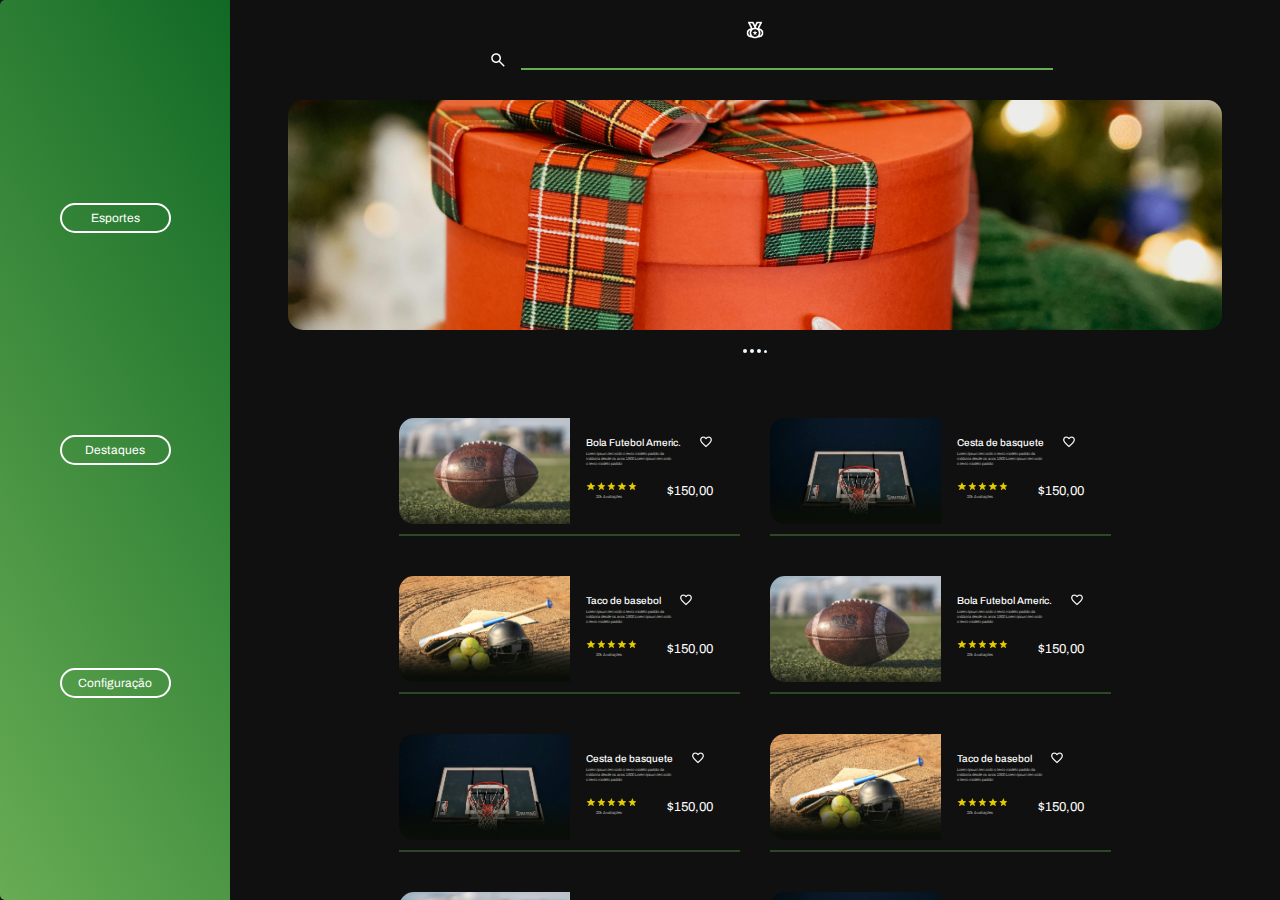
==== commit 5eb8c18a: "correções 08" ====
--- a/index.html
+++ b/index.html
@@ -85,7 +85,7 @@
                 </div>
 
 
-                
+
 
 
             </section>
--- a/src/design.css
+++ b/src/design.css
@@ -862,7 +862,6 @@
 
     .hero {
 
-
         width: 73vw;
         background-image: url(img/heroPlus.png);
         background-position: center bottom;
@@ -881,8 +880,8 @@
 
     .list {
         gap: 30px;
-        background-color: #116925;
-     
+
+
     }
 
 
